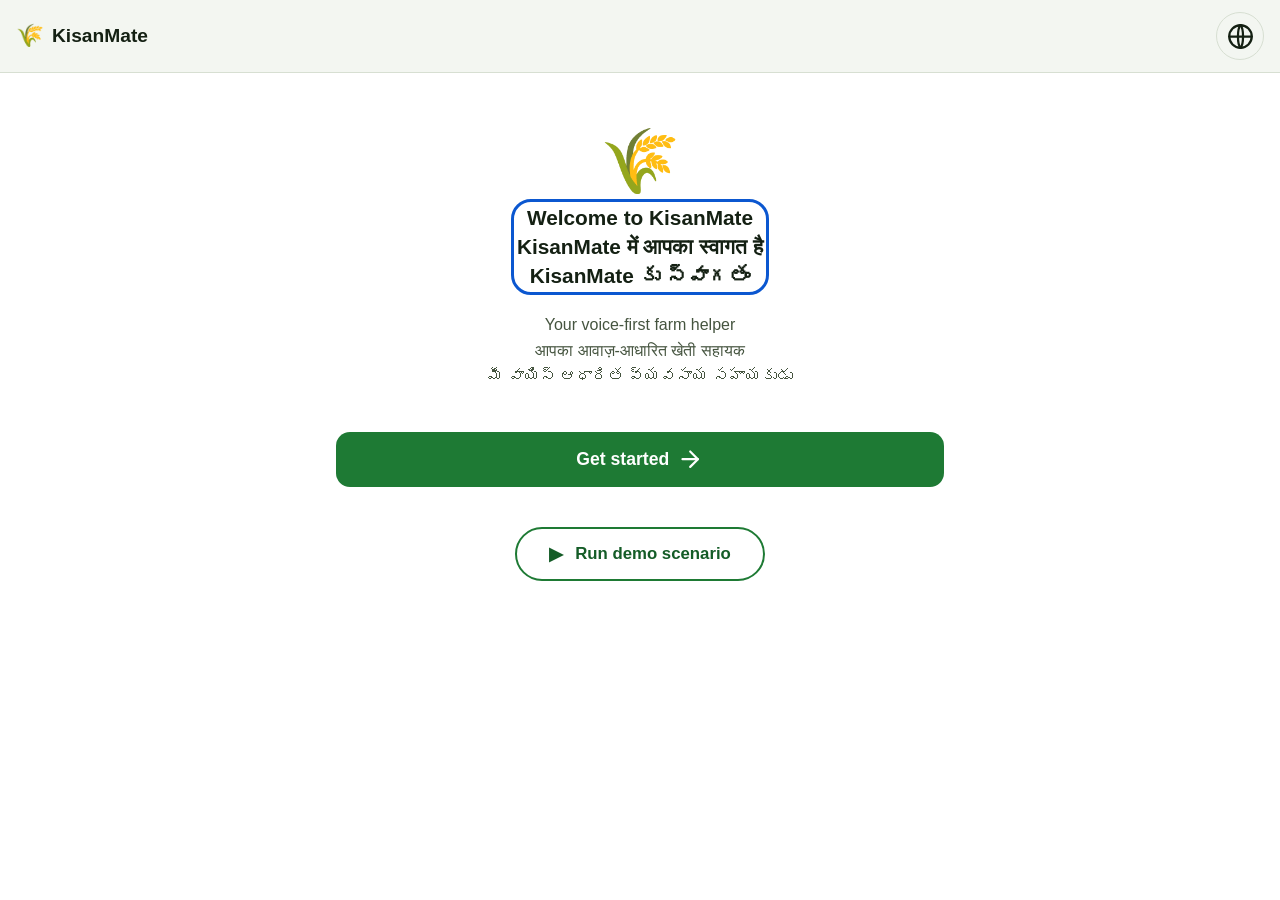
==== static/index.html @ 9bb1c0d3 "round 2 step D" ====
<!doctype html>
<html lang="en">
<head>
<meta charset="utf-8">
<meta name="viewport" content="width=device-width, initial-scale=1, viewport-fit=cover">
<meta name="theme-color" content="#1E7A34">
<title>KisanMate</title>
<link rel="icon" href="data:image/svg+xml,%3Csvg xmlns='http://www.w3.org/2000/svg' viewBox='0 0 100 100'%3E%3Ctext y='.9em' font-size='90'%3E%F0%9F%8C%BE%3C/text%3E%3C/svg%3E">
<link rel="stylesheet" href="/static/css/styles.css">
</head>
<body>
<a class="skip-link" href="#main-content" data-i18n="skipToContent">Skip to main content</a>

<svg xmlns="http://www.w3.org/2000/svg" class="icon-sprite" aria-hidden="true" focusable="false">
  <symbol id="icon-mic" viewBox="0 0 24 24" fill="none" stroke="currentColor" stroke-width="2" stroke-linecap="round" stroke-linejoin="round">
    <path d="M12 1a3 3 0 0 0-3 3v8a3 3 0 0 0 6 0V4a3 3 0 0 0-3-3z"/>
    <path d="M19 10v1a7 7 0 0 1-14 0v-1"/>
    <line x1="12" y1="18" x2="12" y2="22"/>
    <line x1="8" y1="22" x2="16" y2="22"/>
  </symbol>
  <symbol id="icon-camera" viewBox="0 0 24 24" fill="none" stroke="currentColor" stroke-width="2" stroke-linecap="round" stroke-linejoin="round">
    <path d="M23 19a2 2 0 0 1-2 2H3a2 2 0 0 1-2-2V8a2 2 0 0 1 2-2h4l2-3h6l2 3h4a2 2 0 0 1 2 2z"/>
    <circle cx="12" cy="13" r="4"/>
  </symbol>
  <symbol id="icon-sprout" viewBox="0 0 24 24" fill="none" stroke="currentColor" stroke-width="2" stroke-linecap="round" stroke-linejoin="round">
    <path d="M12 21c-4-1-7-4-7-9 0-4 3-8 7-10 4 2 7 6 7 10 0 5-3 8-7 9z"/>
    <line x1="12" y1="21" x2="12" y2="9"/>
  </symbol>
  <symbol id="icon-bell" viewBox="0 0 24 24" fill="none" stroke="currentColor" stroke-width="2" stroke-linecap="round" stroke-linejoin="round">
    <path d="M18 8a6 6 0 0 0-12 0c0 7-3 9-3 9h18s-3-2-3-9"/>
    <path d="M13.73 21a2 2 0 0 1-3.46 0"/>
  </symbol>
  <symbol id="icon-globe" viewBox="0 0 24 24" fill="none" stroke="currentColor" stroke-width="2" stroke-linecap="round" stroke-linejoin="round">
    <circle cx="12" cy="12" r="10"/>
    <line x1="2" y1="12" x2="22" y2="12"/>
    <path d="M12 2c3 3 3 17 0 20"/>
    <path d="M12 2c-3 3-3 17 0 20"/>
  </symbol>
  <symbol id="icon-speaker" viewBox="0 0 24 24" fill="none" stroke="currentColor" stroke-width="2" stroke-linecap="round" stroke-linejoin="round">
    <path d="M11 5 6 9H2v6h4l5 4z"/>
    <path d="M15.5 8.5a5 5 0 0 1 0 7"/>
    <path d="M18.5 5.5a9 9 0 0 1 0 13"/>
  </symbol>
  <symbol id="icon-refresh" viewBox="0 0 24 24" fill="none" stroke="currentColor" stroke-width="2" stroke-linecap="round" stroke-linejoin="round">
    <path d="M21 12a9 9 0 1 1-3-6.7"/>
    <polyline points="21 3 21 9 15 9"/>
  </symbol>
  <symbol id="icon-flag" viewBox="0 0 24 24" fill="none" stroke="currentColor" stroke-width="2" stroke-linecap="round" stroke-linejoin="round">
    <path d="M4 3v18"/>
    <path d="M4 4h15l-3 5 3 5H4"/>
  </symbol>
  <symbol id="icon-check-circle" viewBox="0 0 24 24" fill="none" stroke="currentColor" stroke-width="2" stroke-linecap="round" stroke-linejoin="round">
    <circle cx="12" cy="12" r="10"/>
    <polyline points="8 12 11 15 16 9"/>
  </symbol>
  <symbol id="icon-alert-triangle" viewBox="0 0 24 24" fill="none" stroke="currentColor" stroke-width="2" stroke-linecap="round" stroke-linejoin="round">
    <path d="M12 2 1 21h22z"/>
    <line x1="12" y1="9" x2="12" y2="13"/>
    <line x1="12" y1="17" x2="12.01" y2="17"/>
  </symbol>
  <symbol id="icon-alert-octagon" viewBox="0 0 24 24" fill="none" stroke="currentColor" stroke-width="2" stroke-linecap="round" stroke-linejoin="round">
    <polygon points="7.86 2 16.14 2 22 7.86 22 16.14 16.14 22 7.86 22 2 16.14 2 7.86"/>
    <line x1="12" y1="8" x2="12" y2="12"/>
    <line x1="12" y1="16" x2="12.01" y2="16"/>
  </symbol>
  <symbol id="icon-info-circle" viewBox="0 0 24 24" fill="none" stroke="currentColor" stroke-width="2" stroke-linecap="round" stroke-linejoin="round">
    <circle cx="12" cy="12" r="10"/>
    <line x1="12" y1="16" x2="12" y2="12"/>
    <line x1="12" y1="8" x2="12.01" y2="8"/>
  </symbol>
  <symbol id="icon-spinner" viewBox="0 0 24 24" fill="none" stroke="currentColor" stroke-width="2" stroke-linecap="round">
    <circle cx="12" cy="12" r="10" opacity="0.25"/>
    <path d="M12 2a10 10 0 0 1 10 10"/>
  </symbol>
  <symbol id="icon-home" viewBox="0 0 24 24" fill="none" stroke="currentColor" stroke-width="2" stroke-linecap="round" stroke-linejoin="round">
    <path d="M3 11l9-8 9 8"/>
    <path d="M5 10v10h14V10"/>
  </symbol>
  <symbol id="icon-arrow-right" viewBox="0 0 24 24" fill="none" stroke="currentColor" stroke-width="2" stroke-linecap="round" stroke-linejoin="round">
    <line x1="5" y1="12" x2="19" y2="12"/>
    <polyline points="12 5 19 12 12 19"/>
  </symbol>
  <symbol id="icon-phone" viewBox="0 0 24 24" fill="none" stroke="currentColor" stroke-width="2" stroke-linecap="round" stroke-linejoin="round">
    <path d="M22 16.9v3a2 2 0 0 1-2.2 2 19.8 19.8 0 0 1-8.6-3.1 19.5 19.5 0 0 1-6-6A19.8 19.8 0 0 1 2.1 4.2 2 2 0 0 1 4.1 2h3a2 2 0 0 1 2 1.7c.1.9.3 1.8.6 2.6a2 2 0 0 1-.5 2.1L8.1 9.6a16 16 0 0 0 6 6l1.2-1.2a2 2 0 0 1 2.1-.5c.8.3 1.7.5 2.6.6a2 2 0 0 1 1.7 2z"/>
  </symbol>
  <symbol id="icon-logout" viewBox="0 0 24 24" fill="none" stroke="currentColor" stroke-width="2" stroke-linecap="round" stroke-linejoin="round">
    <path d="M9 21H5a2 2 0 0 1-2-2V5a2 2 0 0 1 2-2h4"/>
    <polyline points="16 17 21 12 16 7"/>
    <line x1="21" y1="12" x2="9" y2="12"/>
  </symbol>
  <symbol id="icon-user" viewBox="0 0 24 24" fill="none" stroke="currentColor" stroke-width="2" stroke-linecap="round" stroke-linejoin="round">
    <path d="M20 21v-2a4 4 0 0 0-4-4H8a4 4 0 0 0-4 4v2"/>
    <circle cx="12" cy="7" r="4"/>
  </symbol>
  <symbol id="icon-pin" viewBox="0 0 24 24" fill="none" stroke="currentColor" stroke-width="2" stroke-linecap="round" stroke-linejoin="round">
    <path d="M21 10c0 7-9 13-9 13s-9-6-9-13a9 9 0 0 1 18 0z"/>
    <circle cx="12" cy="10" r="3"/>
  </symbol>
  <symbol id="icon-plus" viewBox="0 0 24 24" fill="none" stroke="currentColor" stroke-width="2" stroke-linecap="round" stroke-linejoin="round">
    <line x1="12" y1="5" x2="12" y2="19"/>
    <line x1="5" y1="12" x2="19" y2="12"/>
  </symbol>
  <symbol id="icon-x" viewBox="0 0 24 24" fill="none" stroke="currentColor" stroke-width="2" stroke-linecap="round" stroke-linejoin="round">
    <line x1="18" y1="6" x2="6" y2="18"/>
    <line x1="6" y1="6" x2="18" y2="18"/>
  </symbol>
</svg>

<header class="app-header">
  <div class="app-header-brand">
    <span class="app-header-emoji" aria-hidden="true">🌾</span>
    <span class="app-header-title" data-i18n="appName">KisanMate</span>
  </div>
  <div class="app-header-actions">
    <button type="button" id="change-language-btn" class="icon-btn" data-i18n-aria="changeLanguage" aria-label="Change language">
      <svg class="icon" aria-hidden="true"><use href="#icon-globe"></use></svg>
    </button>
    <button type="button" id="open-profile-btn" class="icon-btn" data-i18n-aria="profileTitle" aria-label="Your profile" hidden>
      <svg class="icon" aria-hidden="true"><use href="#icon-user"></use></svg>
    </button>
  </div>
</header>

<main id="main-content">
  <!-- Screen 0: welcome / landing -->
  <section id="screen-welcome" aria-labelledby="welcome-heading">
    <div class="welcome-hero">
      <span class="welcome-emoji" aria-hidden="true">🌾</span>
      <h1 id="welcome-heading" class="multi-script-heading">
        <span lang="en">Welcome to KisanMate</span>
        <span lang="hi">KisanMate में आपका स्वागत है</span>
        <span lang="te">KisanMate కు స్వాగతం</span>
      </h1>
      <p class="welcome-sub multi-script-sub">
        <span lang="en">Your voice-first farm helper</span>
        <span lang="hi">आपका आवाज़-आधारित खेती सहायक</span>
        <span lang="te">మీ వాయిస్ ఆధారిత వ్యవసాయ సహాయకుడు</span>
      </p>
    </div>
    <button type="button" id="welcome-start-btn" class="btn btn-primary btn-block">
      <span data-i18n="getStarted">Get started</span>
      <svg class="icon" aria-hidden="true"><use href="#icon-arrow-right"></use></svg>
    </button>
    <button type="button" id="run-demo-btn-welcome" class="demo-launch demo-launch-secondary">
      <span class="demo-launch-icon" aria-hidden="true">▶</span>
      <span data-i18n="runDemo">Run demo scenario</span>
    </button>
  </section>

  <!-- Screen 1: language picker -->
  <section id="screen-language" hidden aria-labelledby="language-heading">
    <h1 id="language-heading" class="multi-script-heading">
      <span lang="en">Choose your language</span>
      <span lang="hi">अपनी भाषा चुनें</span>
      <span lang="te">మీ భాషను ఎంచుకోండి</span>
    </h1>
    <div class="lang-grid">
      <button type="button" class="lang-card" data-lang="en" lang="en">
        <span class="lang-card-emoji" aria-hidden="true">🌐</span>
        <span class="lang-card-name">English</span>
      </button>
      <button type="button" class="lang-card" data-lang="hi" lang="hi">
        <span class="lang-card-emoji" aria-hidden="true">🌐</span>
        <span class="lang-card-name">हिंदी</span>
      </button>
      <button type="button" class="lang-card" data-lang="te" lang="te">
        <span class="lang-card-emoji" aria-hidden="true">🌐</span>
        <span class="lang-card-name">తెలుగు</span>
      </button>
    </div>
    <button type="button" id="language-next-btn" class="btn btn-primary btn-block" data-i18n-aria="continueLabel" disabled>
      <span data-i18n="continueLabel">Continue</span>
      <svg class="icon" aria-hidden="true"><use href="#icon-arrow-right"></use></svg>
    </button>
  </section>

  <!-- Screen 1b: phone entry -->
  <section id="screen-phone" hidden aria-labelledby="phone-heading">
    <h1 id="phone-heading" data-i18n="phoneTitle">Sign in with your phone</h1>
    <p data-i18n="phoneInstruction">Enter your phone number and we'll send you a code.</p>
    <form id="phone-form" novalidate>
      <label class="field-label" for="phone-input" data-i18n="phoneLabel">Phone number</label>
      <div class="phone-input-wrap">
        <span class="phone-prefix" aria-hidden="true">+91</span>
        <input type="tel" id="phone-input" class="text-input" inputmode="numeric"
               autocomplete="tel" maxlength="10" placeholder="10-digit mobile number"
               data-i18n-placeholder="phonePlaceholder">
      </div>
      <p id="phone-hint" class="hint-text" aria-live="polite"></p>
      <button type="submit" id="send-otp-btn" class="btn btn-primary btn-block" data-i18n="sendCode">Send code</button>
    </form>
    <button type="button" id="phone-back-btn" class="btn btn-secondary btn-block" data-i18n="back">Back</button>
  </section>

  <!-- Screen 1c: OTP entry -->
  <section id="screen-otp" hidden aria-labelledby="otp-heading">
    <h1 id="otp-heading" data-i18n="otpTitle">Enter the code</h1>
    <p id="otp-sent-to" class="text-muted"></p>
    <div id="demo-otp-banner" class="demo-otp-banner" aria-live="polite">
      <span data-i18n="demoOtpLabel">Demo OTP</span>: <span id="demo-otp-code" class="demo-otp-code"></span>
    </div>
    <form id="otp-form" novalidate>
      <label class="field-label" for="otp-input" data-i18n="otpLabel">4-digit code</label>
      <input type="text" id="otp-input" class="text-input otp-input" inputmode="numeric"
             autocomplete="one-time-code" maxlength="4" placeholder="––––">
      <p id="otp-hint" class="hint-text" aria-live="polite"></p>
      <button type="submit" id="verify-otp-btn" class="btn btn-primary btn-block" data-i18n="verifyCode">Verify &amp; continue</button>
    </form>
    <button type="button" id="otp-back-btn" class="btn btn-secondary btn-block" data-i18n="changeNumber">Change number</button>
  </section>

  <!-- Screen 1d: profile setup wizard (new farmers) -->
  <section id="screen-profile-setup" hidden aria-labelledby="setup-heading">
    <h1 id="setup-heading" data-i18n="setupTitle">Let's set up your farm</h1>
    <div class="setup-progress" aria-hidden="true"><span id="setup-progress-fill"></span></div>
    <p id="setup-step-label" class="text-muted" aria-live="polite"></p>

    <!-- Step 1: location -->
    <div id="setup-step-location" class="setup-step">
      <h2 data-i18n="locationQuestion">Where is your farm?</h2>
      <p class="text-muted" data-i18n="locationHelp">We use this to warn you about risks near you.</p>
      <button type="button" id="setup-use-location-btn" class="btn btn-primary btn-block">
        <svg class="icon" aria-hidden="true"><use href="#icon-pin"></use></svg>
        <span data-i18n="useMyLocation">Use my location</span>
      </button>
      <p id="setup-location-status" class="location-status" aria-live="polite"></p>
      <label class="field-label" for="setup-district-select" data-i18n="districtLabel">Or choose your district</label>
      <select id="setup-district-select" class="text-input"></select>
      <button type="button" id="setup-location-next" class="btn btn-secondary btn-block setup-next" data-i18n="next">Next</button>
    </div>

    <!-- Step 2: soil -->
    <div id="setup-step-soil" class="setup-step" hidden>
      <h2 data-i18n="soilQuestion">What is your soil like?</h2>
      <div id="setup-soil-options" class="chip-group chip-group-lg"></div>
      <p id="setup-soil-hint" class="hint-text" aria-live="polite"></p>
      <div class="setup-nav">
        <button type="button" id="setup-soil-back" class="btn btn-secondary" data-i18n="back">Back</button>
        <button type="button" id="setup-soil-next" class="btn btn-primary" data-i18n="next">Next</button>
      </div>
    </div>

    <!-- Step 3: crops -->
    <div id="setup-step-crops" class="setup-step" hidden>
      <h2 data-i18n="cropsQuestion">What are you growing now?</h2>
      <p class="text-muted" data-i18n="currentCropsHelp">Add each crop and the date you planted it.</p>
      <div id="setup-crops-list" class="crops-editor"></div>
      <button type="button" id="setup-add-crop" class="btn btn-secondary btn-block">
        <svg class="icon" aria-hidden="true"><use href="#icon-plus"></use></svg>
        <span data-i18n="addCrop">Add a crop</span>
      </button>
      <p id="setup-crops-hint" class="hint-text" aria-live="polite"></p>
      <div class="setup-nav">
        <button type="button" id="setup-crops-back" class="btn btn-secondary" data-i18n="back">Back</button>
        <button type="button" id="setup-finish-btn" class="btn btn-primary" data-i18n="finishSetup">Finish</button>
      </div>
    </div>
  </section>

  <!-- Screen 1e: profile page (editable, reachable any time) -->
  <section id="screen-profile" hidden aria-labelledby="profile-heading">
    <h1 id="profile-heading" data-i18n="profileTitle">Your profile</h1>

    <form id="profile-form" novalidate>
      <fieldset class="option-fieldset">
        <legend data-i18n="languageLabel">Language</legend>
        <div id="profile-lang-options" class="chip-group"></div>
      </fieldset>

      <fieldset class="option-fieldset">
        <legend data-i18n="locationLabel">Location</legend>
        <button type="button" id="profile-use-location-btn" class="btn btn-secondary btn-block">
          <svg class="icon" aria-hidden="true"><use href="#icon-pin"></use></svg>
          <span data-i18n="useMyLocation">Use my location</span>
        </button>
        <p id="profile-location-status" class="location-status" aria-live="polite"></p>
        <label class="field-label" for="profile-district-select" data-i18n="districtLabel">District</label>
        <select id="profile-district-select" class="text-input"></select>
      </fieldset>

      <fieldset class="option-fieldset">
        <legend data-i18n="soilLabel">Soil type</legend>
        <div id="profile-soil-options" class="chip-group chip-group-lg"></div>
      </fieldset>

      <fieldset class="option-fieldset">
        <legend data-i18n="currentCropsLabel">Your crops</legend>
        <div id="profile-crops-list" class="crops-editor"></div>
        <button type="button" id="profile-add-crop" class="btn btn-secondary btn-block">
          <svg class="icon" aria-hidden="true"><use href="#icon-plus"></use></svg>
          <span data-i18n="addCrop">Add a crop</span>
        </button>
      </fieldset>

      <p id="profile-hint" class="hint-text" aria-live="polite"></p>
      <button type="submit" id="profile-save-btn" class="btn btn-primary btn-block" data-i18n="saveProfile">Save changes</button>
    </form>

    <button type="button" id="sign-out-btn" class="btn btn-outline btn-block">
      <svg class="icon" aria-hidden="true"><use href="#icon-logout"></use></svg>
      <span data-i18n="signOut">Sign out</span>
    </button>
  </section>

  <!-- Screen 2: home -->
  <section id="screen-home" hidden aria-labelledby="home-heading">
    <h1 id="home-heading" data-i18n="homeGreeting">Welcome</h1>
    <p class="tagline" data-i18n="tagline">Your farm helper</p>

    <div class="demo-launch-group">
      <button type="button" id="run-demo-btn" class="demo-launch">
        <span class="demo-launch-icon" aria-hidden="true">▶</span>
        <span data-i18n="runDemo">Run demo scenario</span>
      </button>
      <button type="button" id="reset-demo-btn" class="demo-reset" data-i18n="resetDemo">Reset demo data</button>
    </div>

    <div class="mic-wrap">
      <button type="button" id="mic-btn" class="mic-btn" aria-pressed="false" aria-labelledby="mic-status-text">
        <svg class="icon icon-lg" aria-hidden="true"><use href="#icon-mic"></use></svg>
      </button>
      <p id="mic-status-text" class="mic-status-text" data-i18n="tapAndSpeak">Tap and speak</p>
      <p id="mic-hint" class="mic-hint" aria-live="polite"></p>
    </div>

    <div class="home-actions">
      <button type="button" id="go-diagnose-btn" class="action-card">
        <svg class="icon icon-md" aria-hidden="true"><use href="#icon-camera"></use></svg>
        <span class="action-card-title" data-i18n="diagnoseCardTitle">Diagnose my crop</span>
        <span class="action-card-sub" data-i18n="diagnoseCardSub">Take a photo of your plant</span>
      </button>
      <button type="button" id="go-recommend-btn" class="action-card">
        <svg class="icon icon-md" aria-hidden="true"><use href="#icon-sprout"></use></svg>
        <span class="action-card-title" data-i18n="recommendCardTitle">What should I grow?</span>
        <span class="action-card-sub" data-i18n="recommendCardSub">Get crop suggestions</span>
      </button>
    </div>
  </section>

  <!-- Screen 3: diagnose -->
  <section id="screen-diagnose" hidden aria-labelledby="diagnose-heading">
    <h1 id="diagnose-heading" data-i18n="diagnoseCardTitle">Diagnose my crop</h1>

    <div id="diagnose-body" aria-live="polite">
      <div id="diagnose-capture">
        <p data-i18n="diagnoseInstruction">Take or choose a clear photo of the leaf</p>

        <div class="file-btn-wrap">
          <input type="file" id="photo-input" accept="image/*" class="visually-hidden-input">
          <label for="photo-input" class="file-btn">
            <svg class="icon" aria-hidden="true"><use href="#icon-camera"></use></svg>
            <span data-i18n="addPhoto">Add Photo</span>
          </label>
        </div>

        <div id="photo-preview-wrap" hidden>
          <img id="photo-preview" alt="" data-i18n-alt="photoPreviewAlt" class="photo-preview">
          <button type="button" id="change-photo-btn" class="btn btn-secondary" data-i18n="changePhoto">Choose a different photo</button>
        </div>

        <button type="button" id="submit-diagnose-btn" class="btn btn-primary btn-block" disabled data-i18n="submitDiagnose">Check my crop</button>
      </div>

      <div id="diagnose-thinking" hidden class="thinking-state">
        <svg class="icon icon-lg spinner-icon" aria-hidden="true"><use href="#icon-spinner"></use></svg>
        <p data-i18n="thinking">Thinking...</p>
        <p class="text-muted" data-i18n="thinkingSub">This can take a few seconds</p>
      </div>

      <div id="diagnose-result" hidden class="result-card">
        <div id="result-status-pill" class="status-pill">
          <svg class="icon" aria-hidden="true"><use id="result-status-icon" href="#icon-check-circle"></use></svg>
          <span id="result-status-text"></span>
        </div>
        <h2 id="result-condition" class="result-condition"></h2>

        <div id="confidence-block" class="confidence-block">
          <span class="confidence-label" data-i18n="confidenceLabel">How sure we are</span>
          <div id="confidence-segments" class="segment-row" role="img"></div>
          <span id="confidence-word" class="confidence-word"></span>
        </div>

        <div class="advice-block">
          <span class="advice-label" data-i18n="adviceLabel">What to do</span>
          <p id="result-message"></p>
        </div>

        <div class="result-actions">
          <button type="button" id="play-audio-btn" class="btn btn-secondary">
            <svg class="icon" aria-hidden="true"><use href="#icon-speaker"></use></svg>
            <span data-i18n="playAudio">Play</span>
          </button>
          <button type="button" id="new-photo-btn" class="btn btn-secondary">
            <svg class="icon" aria-hidden="true"><use href="#icon-camera"></use></svg>
            <span data-i18n="newPhoto">New Photo</span>
          </button>
        </div>
        <button type="button" id="not-right-btn" class="btn btn-outline btn-block">
          <svg class="icon" aria-hidden="true"><use href="#icon-flag"></use></svg>
          <span data-i18n="notRight">This isn't right</span>
        </button>
        <p id="dispute-thanks" class="dispute-thanks" hidden></p>
      </div>

      <div id="diagnose-error" hidden class="error-state">
        <svg class="icon icon-lg" aria-hidden="true"><use href="#icon-alert-triangle"></use></svg>
        <p id="diagnose-error-msg"></p>
        <button type="button" id="diagnose-retry-btn" class="btn btn-primary">
          <svg class="icon" aria-hidden="true"><use href="#icon-refresh"></use></svg>
          <span data-i18n="retry">Try again</span>
        </button>
      </div>
    </div>
  </section>

  <!-- Screen 4: recommend -->
  <section id="screen-recommend" hidden aria-labelledby="recommend-heading">
    <h1 id="recommend-heading" data-i18n="recommendCardTitle">What should I grow?</h1>

    <div id="recommend-body" aria-live="polite">
      <form id="recommend-form" novalidate>
        <p data-i18n="recommendInstruction">Tell us about your field</p>

        <fieldset class="option-fieldset">
          <legend data-i18n="soilLabel">Soil type</legend>
          <div id="soil-options" class="chip-group"></div>
        </fieldset>

        <fieldset class="option-fieldset">
          <legend data-i18n="zoneLabel">Your area</legend>
          <div id="zone-options" class="chip-group"></div>
        </fieldset>

        <fieldset class="option-fieldset">
          <legend data-i18n="rainfallLabel">Rainfall</legend>
          <div id="rainfall-options" class="chip-group"></div>
        </fieldset>

        <fieldset class="option-fieldset">
          <legend data-i18n="groundwaterLabel">Water depth</legend>
          <div id="groundwater-options" class="chip-group"></div>
        </fieldset>

        <p id="recommend-hint" class="hint-text"></p>
        <button type="submit" id="show-recommend-btn" class="btn btn-primary btn-block" data-i18n="showRecommendations">Show suggestions</button>
      </form>

      <div id="recommend-thinking" hidden class="thinking-state">
        <svg class="icon icon-lg spinner-icon" aria-hidden="true"><use href="#icon-spinner"></use></svg>
        <p data-i18n="thinking">Thinking...</p>
        <p class="text-muted" data-i18n="thinkingSub">This can take a few seconds</p>
      </div>

      <div id="recommend-result" hidden>
        <p data-i18n="recommendResultIntro">Here are good crops for your field</p>
        <ol id="recommend-list" class="crop-list"></ol>
        <button type="button" id="recommend-start-over-btn" class="btn btn-secondary btn-block">
          <svg class="icon" aria-hidden="true"><use href="#icon-refresh"></use></svg>
          <span data-i18n="startOver">Start over</span>
        </button>
      </div>

      <div id="recommend-error" hidden class="error-state">
        <svg class="icon icon-lg" aria-hidden="true"><use href="#icon-alert-triangle"></use></svg>
        <p id="recommend-error-msg"></p>
        <button type="button" id="recommend-retry-btn" class="btn btn-primary">
          <svg class="icon" aria-hidden="true"><use href="#icon-refresh"></use></svg>
          <span data-i18n="retry">Try again</span>
        </button>
      </div>
    </div>
  </section>

  <!-- Screen 5: alerts -->
  <section id="screen-alerts" hidden aria-labelledby="alerts-heading">
    <h1 id="alerts-heading" data-i18n="alertsTitle">Your Alerts</h1>

    <div id="alerts-body" aria-live="polite">
      <div id="alerts-loading" class="thinking-state">
        <svg class="icon icon-lg spinner-icon" aria-hidden="true"><use href="#icon-spinner"></use></svg>
        <p data-i18n="loading">Loading...</p>
      </div>

      <ul id="alerts-list" class="alerts-list" hidden></ul>

      <div id="alerts-empty" hidden class="empty-state">
        <svg class="icon icon-lg" aria-hidden="true"><use href="#icon-check-circle"></use></svg>
        <p data-i18n="alertsEmpty">No alerts right now. We'll let you know if there's a risk near your farm.</p>
      </div>

      <div id="alerts-error" hidden class="error-state">
        <svg class="icon icon-lg" aria-hidden="true"><use href="#icon-alert-triangle"></use></svg>
        <p id="alerts-error-msg"></p>
        <button type="button" id="alerts-retry-btn" class="btn btn-primary">
          <svg class="icon" aria-hidden="true"><use href="#icon-refresh"></use></svg>
          <span data-i18n="retry">Try again</span>
        </button>
      </div>
    </div>
  </section>
</main>

<nav class="bottom-nav" id="bottom-nav" aria-label="Main" hidden>
  <button type="button" class="nav-btn" data-target="home">
    <svg class="icon" aria-hidden="true"><use href="#icon-home"></use></svg>
    <span data-i18n="navHome">Home</span>
  </button>
  <button type="button" class="nav-btn" data-target="diagnose">
    <svg class="icon" aria-hidden="true"><use href="#icon-camera"></use></svg>
    <span data-i18n="navDiagnose">Diagnose</span>
  </button>
  <button type="button" class="nav-btn" data-target="recommend">
    <svg class="icon" aria-hidden="true"><use href="#icon-sprout"></use></svg>
    <span data-i18n="navGrow">Grow</span>
  </button>
  <button type="button" class="nav-btn" data-target="alerts">
    <svg class="icon" aria-hidden="true"><use href="#icon-bell"></use></svg>
    <span data-i18n="navAlerts">Alerts</span>
  </button>
</nav>

<div id="demo-overlay" class="demo-overlay" hidden role="region" aria-label="Guided demo">
  <div class="demo-bar">
    <div class="demo-progress" aria-hidden="true"><span id="demo-progress-fill" class="demo-progress-fill"></span></div>
    <p id="demo-step" class="demo-step"></p>
    <p id="demo-caption" class="demo-caption" tabindex="-1" aria-live="polite"></p>
    <div class="demo-controls">
      <button type="button" id="demo-replay-btn" class="btn btn-secondary" hidden>
        <svg class="icon" aria-hidden="true"><use href="#icon-refresh"></use></svg>
        <span data-i18n="demoReplay">Replay</span>
      </button>
      <button type="button" id="demo-next-btn" class="btn btn-secondary" data-i18n="demoNext">Next</button>
      <button type="button" id="demo-exit-btn" class="btn btn-primary" data-i18n="demoExit">Exit demo</button>
    </div>
  </div>
</div>

<div id="toast" role="status" aria-live="polite" class="toast"></div>

<script src="/static/js/strings.js"></script>
<script src="/static/js/speech.js"></script>
<script src="/static/js/api.js"></script>
<script src="/static/js/app.js"></script>
</body>
</html>
---- static/css/styles.css ----
/* KisanMate — mobile-first, plain CSS, no build step.
   Design goals: works on a low-end Android phone, minimum 48px touch
   targets, >=18px body text, high contrast in light AND dark, respects
   prefers-reduced-motion, color is never the only signal. */

/* ---------- design tokens ---------------------------------------------- */

:root {
  color-scheme: light dark;

  --bg: #ffffff;
  --surface: #f3f6f1;
  --surface-alt: #eaf0e6;
  --text: #142013;
  --text-muted: #45543f;
  --border: #d7dfd2;

  --primary: #1e7a34;
  --primary-strong: #145c27;
  --on-primary: #ffffff;

  --focus-ring: #0b57d0;

  --danger: #b3261e;
  --danger-bg: #fcecea;

  --watch: #0b5fa5;
  --watch-bg: #e6f1fb;
  --warning: #8a5a00;
  --warning-bg: #fff3d6;
  --alert: #b3261e;
  --alert-bg: #fceaea;

  --radius-md: 14px;
  --radius-lg: 20px;
  --space-1: 0.5rem;
  --space-2: 0.75rem;
  --space-3: 1rem;
  --space-4: 1.5rem;
  --space-5: 2rem;
}

@media (prefers-color-scheme: dark) {
  :root {
    --bg: #10140f;
    --surface: #1b221a;
    --surface-alt: #232b21;
    --text: #f1f5ee;
    --text-muted: #c3cdbe;
    --border: #34402f;

    --primary: #6fcf87;
    --primary-strong: #8edda0;
    --on-primary: #0a2010;

    --focus-ring: #8ab4f8;

    --danger: #f2938c;
    --danger-bg: #3a1613;

    --watch: #8ec1f2;
    --watch-bg: #10233a;
    --warning: #ffc46b;
    --warning-bg: #3a2c0c;
    --alert: #f2938c;
    --alert-bg: #3a1613;
  }
}

/* ---------- reset & base ------------------------------------------------ */

*, *::before, *::after { box-sizing: border-box; }

html { font-size: 100%; -webkit-text-size-adjust: 100%; }

body {
  margin: 0;
  padding-bottom: calc(72px + env(safe-area-inset-bottom));
  background: var(--bg);
  color: var(--text);
  font-size: 1.125rem; /* 18px minimum body text */
  line-height: 1.5;
  font-family: -apple-system, "Segoe UI", Roboto, "Noto Sans", "Noto Sans Devanagari",
    "Noto Sans Telugu", Arial, sans-serif;
}

h1, h2 { line-height: 1.25; margin: 0 0 var(--space-2); }
h1 { font-size: 1.6rem; }
h2 { font-size: 1.35rem; }
p { margin: 0 0 var(--space-2); }

button, input { font: inherit; color: inherit; }

[hidden] { display: none !important; }

.icon-sprite { display: none; }

.icon { width: 1.5em; height: 1.5em; flex-shrink: 0; }
.icon-md { width: 2.25rem; height: 2.25rem; }
.icon-lg { width: 3rem; height: 3rem; }

.text-muted { color: var(--text-muted); }

/* ---------- accessibility helpers --------------------------------------- */

.skip-link {
  position: absolute;
  left: -9999px;
  top: 0;
  z-index: 100;
  background: var(--primary);
  color: var(--on-primary);
  padding: var(--space-2) var(--space-3);
  border-radius: 0 0 var(--radius-md) 0;
  font-weight: 600;
}
.skip-link:focus {
  left: 0;
}

.visually-hidden-input {
  position: absolute;
  width: 1px;
  height: 1px;
  padding: 0;
  margin: -1px;
  overflow: hidden;
  clip: rect(0, 0, 0, 0);
  white-space: nowrap;
  border: 0;
}

button:focus-visible,
a:focus-visible,
input:focus-visible,
[tabindex]:focus-visible {
  outline: 3px solid var(--focus-ring);
  outline-offset: 3px;
  border-radius: var(--radius-md);
}

/* custom-styled controls built from a visually-hidden input + sibling label
   still need a visible focus ring on the *label* when the real input is
   keyboard-focused */
.visually-hidden-input:focus-visible + label {
  outline: 3px solid var(--focus-ring);
  outline-offset: 3px;
}

@media (prefers-reduced-motion: reduce) {
  *, *::before, *::after {
    animation-duration: 0.001ms !important;
    animation-iteration-count: 1 !important;
    transition-duration: 0.001ms !important;
    scroll-behavior: auto !important;
  }
}

/* ---------- layout shell ------------------------------------------------- */

.app-header {
  display: flex;
  align-items: center;
  justify-content: space-between;
  padding: var(--space-2) var(--space-3);
  padding-top: calc(var(--space-2) + env(safe-area-inset-top));
  background: var(--surface);
  border-bottom: 1px solid var(--border);
  position: sticky;
  top: 0;
  z-index: 10;
}
.app-header-brand {
  display: flex;
  align-items: center;
  gap: var(--space-1);
  font-weight: 700;
  font-size: 1.2rem;
}
.app-header-emoji { font-size: 1.4rem; }

.app-header-actions { display: flex; align-items: center; gap: var(--space-1); }

.icon-btn {
  min-width: 48px;
  min-height: 48px;
  display: inline-flex;
  align-items: center;
  justify-content: center;
  background: transparent;
  border: 1px solid var(--border);
  border-radius: 50%;
  cursor: pointer;
}
.icon-btn:hover { background: var(--surface-alt); }

main {
  display: block;
  max-width: 640px;
  margin: 0 auto;
  padding: var(--space-4) var(--space-3);
}

section[id^="screen-"] > h1 { outline: none; }

/* ---------- bottom nav ---------------------------------------------------- */

.bottom-nav {
  position: fixed;
  left: 0;
  right: 0;
  bottom: 0;
  display: flex;
  background: var(--surface);
  border-top: 1px solid var(--border);
  padding-bottom: env(safe-area-inset-bottom);
  z-index: 10;
}
.nav-btn {
  flex: 1;
  min-height: 60px;
  display: flex;
  flex-direction: column;
  align-items: center;
  justify-content: center;
  gap: 2px;
  background: transparent;
  border: none;
  cursor: pointer;
  font-size: 0.85rem;
  color: var(--text-muted);
}
.nav-btn[aria-current="page"] {
  color: var(--primary-strong);
  font-weight: 700;
}

/* ---------- buttons -------------------------------------------------------- */

.btn {
  display: inline-flex;
  align-items: center;
  justify-content: center;
  gap: var(--space-1);
  min-height: 48px;
  padding: var(--space-2) var(--space-4);
  border-radius: var(--radius-md);
  border: 2px solid transparent;
  font-size: 1.1rem;
  font-weight: 600;
  cursor: pointer;
}
.btn-block { display: flex; width: 100%; }
.btn-primary { background: var(--primary); color: var(--on-primary); }
.btn-primary:hover { background: var(--primary-strong); }
.btn-primary:disabled { opacity: 0.5; cursor: not-allowed; }
.btn-secondary { background: var(--surface-alt); color: var(--text); border-color: var(--border); }
.btn-outline { background: transparent; color: var(--danger); border-color: var(--danger); }

/* ---------- language picker ------------------------------------------------- */

#screen-language { text-align: center; }

.multi-script-heading {
  display: flex;
  flex-direction: column;
  gap: 0.15em;
  font-size: 1.3rem;
}

.lang-grid {
  display: grid;
  gap: var(--space-3);
  margin-top: var(--space-4);
}
.lang-card {
  display: flex;
  align-items: center;
  gap: var(--space-3);
  min-height: 72px;
  padding: var(--space-3) var(--space-4);
  background: var(--surface);
  border: 2px solid var(--border);
  border-radius: var(--radius-lg);
  font-size: 1.4rem;
  font-weight: 600;
  cursor: pointer;
  text-align: left;
}
.lang-card[aria-current="true"] {
  border-color: var(--primary);
  background: var(--surface-alt);
}
.lang-card-emoji { font-size: 1.6rem; }

#language-next-btn { margin-top: var(--space-4); }

/* ---------- welcome / onboarding -------------------------------------------- */

#screen-welcome { text-align: center; }

.welcome-hero {
  display: flex;
  flex-direction: column;
  align-items: center;
  gap: var(--space-2);
  margin: var(--space-5) 0;
}
.welcome-emoji { font-size: 4rem; line-height: 1; }
.welcome-sub { color: var(--text-muted); }
.multi-script-sub {
  display: flex;
  flex-direction: column;
  gap: 0.1em;
  font-size: 1rem;
}
#welcome-start-btn { margin-bottom: var(--space-3); }

/* ---------- phone + OTP sign-in --------------------------------------------- */

.field-label {
  display: block;
  font-weight: 600;
  margin: var(--space-3) 0 var(--space-1);
}

.text-input {
  width: 100%;
  min-height: 52px;
  padding: var(--space-2) var(--space-3);
  font-size: 1.2rem;
  background: var(--surface);
  color: var(--text);
  border: 2px solid var(--border);
  border-radius: var(--radius-md);
}
.text-input:focus-visible {
  outline: 3px solid var(--focus-ring);
  outline-offset: 2px;
  border-color: var(--focus-ring);
}

.phone-input-wrap {
  display: flex;
  align-items: stretch;
  gap: var(--space-1);
}
.phone-prefix {
  display: inline-flex;
  align-items: center;
  padding: 0 var(--space-3);
  font-size: 1.2rem;
  font-weight: 600;
  background: var(--surface-alt);
  border: 2px solid var(--border);
  border-radius: var(--radius-md);
}
.phone-input-wrap .text-input { flex: 1; }

.otp-input {
  text-align: center;
  letter-spacing: 0.6em;
  font-size: 2rem;
  font-weight: 700;
}

.demo-otp-banner {
  margin: var(--space-3) 0;
  padding: var(--space-2) var(--space-3);
  background: var(--watch-bg);
  color: var(--watch);
  border: 1px dashed var(--watch);
  border-radius: var(--radius-md);
  font-weight: 600;
  text-align: center;
}
.demo-otp-code {
  font-size: 1.4rem;
  font-weight: 800;
  letter-spacing: 0.2em;
}

#screen-phone .btn-block,
#screen-otp .btn-block,
#screen-profile .btn-block { margin-top: var(--space-3); }

/* ---------- home ------------------------------------------------------------- */

#screen-home { text-align: center; }

.tagline { color: var(--text-muted); margin-bottom: var(--space-4); }

.mic-wrap { margin-bottom: var(--space-5); }

.mic-btn {
  width: 128px;
  height: 128px;
  border-radius: 50%;
  background: var(--primary);
  color: var(--on-primary);
  border: none;
  display: inline-flex;
  align-items: center;
  justify-content: center;
  cursor: pointer;
  box-shadow: 0 4px 16px rgba(0, 0, 0, 0.15);
}
.mic-btn.mic-listening { background: var(--danger); }

@media (prefers-reduced-motion: no-preference) {
  .mic-btn.mic-listening {
    animation: mic-pulse 1.4s ease-in-out infinite;
  }
}
@keyframes mic-pulse {
  0%, 100% { box-shadow: 0 0 0 0 rgba(179, 38, 30, 0.35); }
  50% { box-shadow: 0 0 0 20px rgba(179, 38, 30, 0); }
}

.mic-status-text { margin-top: var(--space-2); font-weight: 600; font-size: 1.2rem; }
.mic-hint { color: var(--text-muted); min-height: 1.5em; }
.mic-hint:empty { display: none; }

.home-actions {
  display: grid;
  gap: var(--space-3);
}
.action-card {
  display: flex;
  flex-direction: column;
  align-items: center;
  gap: var(--space-1);
  min-height: 120px;
  padding: var(--space-4);
  background: var(--surface);
  border: 2px solid var(--border);
  border-radius: var(--radius-lg);
  cursor: pointer;
  text-align: center;
}
.action-card-title { font-size: 1.2rem; font-weight: 700; }
.action-card-sub { color: var(--text-muted); font-size: 1rem; }

/* ---------- shared: card sections, thinking, error, empty states ------------ */

.thinking-state, .error-state, .empty-state {
  display: flex;
  flex-direction: column;
  align-items: center;
  text-align: center;
  gap: var(--space-2);
  padding: var(--space-5) var(--space-3);
}
.spinner-icon { color: var(--primary); }
@media (prefers-reduced-motion: no-preference) {
  .spinner-icon { animation: spin 0.9s linear infinite; }
}
@keyframes spin { to { transform: rotate(360deg); } }

.error-state .icon { color: var(--danger); }
.empty-state .icon { color: var(--primary); }

/* ---------- diagnose: capture ------------------------------------------------ */

.file-btn-wrap { margin-bottom: var(--space-3); }
.file-btn {
  display: flex;
  align-items: center;
  justify-content: center;
  gap: var(--space-1);
  min-height: 56px;
  padding: var(--space-2) var(--space-4);
  background: var(--surface-alt);
  border: 2px dashed var(--primary);
  border-radius: var(--radius-md);
  font-weight: 600;
  cursor: pointer;
}

.photo-preview {
  display: block;
  width: 100%;
  max-height: 280px;
  object-fit: cover;
  border-radius: var(--radius-md);
  margin-bottom: var(--space-2);
  border: 1px solid var(--border);
}

#photo-preview-wrap { margin-bottom: var(--space-3); }
#photo-preview-wrap .btn { width: 100%; margin-top: var(--space-2); }

/* ---------- diagnose: result -------------------------------------------------- */

.result-card {
  background: var(--surface);
  border: 1px solid var(--border);
  border-radius: var(--radius-lg);
  padding: var(--space-4);
}

.status-pill {
  display: inline-flex;
  align-items: center;
  gap: var(--space-1);
  padding: 0.35em 0.9em;
  border-radius: 999px;
  font-weight: 700;
  margin-bottom: var(--space-2);
}
.status-pill.status-ok { background: var(--surface-alt); color: var(--primary-strong); }
.status-pill.status-attention { background: var(--warning-bg); color: var(--warning); }

.result-condition { margin-bottom: var(--space-3); }

.confidence-block {
  display: flex;
  flex-wrap: wrap;
  align-items: center;
  gap: var(--space-2);
  margin-bottom: var(--space-3);
}
.confidence-label { font-weight: 600; width: 100%; }
.confidence-word { font-weight: 700; color: var(--primary-strong); }

.segment-row { display: flex; gap: 4px; }
.segment {
  width: 28px;
  height: 14px;
  border-radius: 4px;
  background: var(--border);
}
.segment-filled { background: var(--primary); }

.advice-block {
  background: var(--surface-alt);
  border-radius: var(--radius-md);
  padding: var(--space-3);
  margin-bottom: var(--space-3);
}
.advice-label { display: block; font-weight: 700; margin-bottom: var(--space-1); }
.advice-block p { margin: 0; }

.result-actions {
  display: flex;
  gap: var(--space-2);
  margin-bottom: var(--space-2);
}
.result-actions .btn { flex: 1; }

.dispute-thanks {
  margin-top: var(--space-2);
  font-weight: 600;
  color: var(--primary-strong);
}

/* ---------- recommend: option chips ------------------------------------------- */

.option-fieldset {
  border: none;
  padding: 0;
  margin: 0 0 var(--space-4);
}
.option-fieldset legend {
  font-weight: 700;
  padding: 0 0 var(--space-2);
  font-size: 1.1rem;
}

.chip-group {
  display: flex;
  flex-wrap: wrap;
  gap: var(--space-2);
}
.chip { display: flex; }
.chip-label {
  display: flex;
  align-items: center;
  min-height: 48px;
  padding: var(--space-1) var(--space-3);
  border: 2px solid var(--border);
  border-radius: 999px;
  cursor: pointer;
  background: var(--surface);
}
.chip-input:checked + .chip-label {
  background: var(--primary);
  border-color: var(--primary);
  color: var(--on-primary);
  font-weight: 700;
}

.hint-text { color: var(--danger); min-height: 1.5em; font-weight: 600; }
.hint-text:empty { display: none; }

/* Larger, easier-to-tap chips for low-literacy setup (soil types). */
.chip-group-lg .chip-label {
  min-height: 56px;
  padding: var(--space-2) var(--space-4);
  font-size: 1.2rem;
}

/* ---------- profile setup wizard + profile page ----------------------------- */

.setup-progress {
  height: 8px;
  background: var(--surface-alt);
  border-radius: 999px;
  overflow: hidden;
  margin: var(--space-2) 0;
}
.setup-progress > span {
  display: block;
  height: 100%;
  width: 0;
  background: var(--primary);
  transition: width 0.3s ease;
}
@media (prefers-reduced-motion: reduce) {
  .setup-progress > span { transition: none; }
}

.setup-step h2 { margin-top: var(--space-3); }
.setup-step .setup-next { margin-top: var(--space-4); }

.setup-nav {
  display: flex;
  gap: var(--space-2);
  margin-top: var(--space-4);
}
.setup-nav .btn { flex: 1; }

.location-status { color: var(--text-muted); min-height: 1.5em; }
.location-status:empty { display: none; }

.crops-editor { display: flex; flex-direction: column; gap: var(--space-2); }
.crop-row {
  display: flex;
  gap: var(--space-2);
  align-items: center;
}
.crop-row-select { flex: 2; min-width: 0; }
.crop-row-date { flex: 1.4; min-width: 0; }
.crop-row-remove { flex: 0 0 auto; border-color: var(--danger); color: var(--danger); }

#sign-out-btn { margin-top: var(--space-4); }

/* ---------- recommend: results ------------------------------------------------ */

.crop-list {
  list-style: none;
  margin: 0 0 var(--space-3);
  padding: 0;
  display: flex;
  flex-direction: column;
  gap: var(--space-3);
}
.crop-card {
  position: relative;
  background: var(--surface);
  border: 1px solid var(--border);
  border-radius: var(--radius-lg);
  padding: var(--space-3);
}
.crop-card-best { border-color: var(--primary); border-width: 2px; }
.best-badge {
  position: absolute;
  top: -12px;
  right: var(--space-3);
  background: var(--primary);
  color: var(--on-primary);
  font-size: 0.85rem;
  font-weight: 700;
  padding: 0.2em 0.7em;
  border-radius: 999px;
}
.crop-card-head {
  display: flex;
  align-items: center;
  gap: var(--space-2);
  margin-bottom: var(--space-2);
}
.crop-emoji { font-size: 1.8rem; }
.crop-name { font-size: 1.25rem; font-weight: 700; }
.crop-reason { color: var(--text-muted); margin: var(--space-2) 0 0; }

/* ---------- alerts -------------------------------------------------------------- */

.alerts-list {
  list-style: none;
  margin: 0;
  padding: 0;
  display: flex;
  flex-direction: column;
  gap: var(--space-3);
}
.alert-card {
  display: flex;
  gap: var(--space-3);
  padding: var(--space-3);
  border-radius: var(--radius-lg);
  border: 1px solid var(--border);
  border-left-width: 6px;
  background: var(--surface);
}
.alert-card-icon { margin-top: 2px; }
.alert-card-title { font-weight: 700; margin: var(--space-1) 0 0.2em; }
.alert-card-meta { color: var(--text-muted); font-size: 1rem; margin: 0; }

.tier-badge {
  display: inline-block;
  font-size: 0.85rem;
  font-weight: 700;
  padding: 0.15em 0.7em;
  border-radius: 999px;
}

.alert-tier-watch { border-left-color: var(--watch); }
.alert-tier-watch .alert-card-icon { color: var(--watch); }
.tier-badge-watch { background: var(--watch-bg); color: var(--watch); }

.alert-tier-warning { border-left-color: var(--warning); }
.alert-tier-warning .alert-card-icon { color: var(--warning); }
.tier-badge-warning { background: var(--warning-bg); color: var(--warning); }

.alert-tier-alert { border-left-color: var(--alert); }
.alert-tier-alert .alert-card-icon { color: var(--alert); }
.tier-badge-alert { background: var(--alert-bg); color: var(--alert); }

/* ---------- toast ---------------------------------------------------------------- */

.toast {
  position: fixed;
  left: var(--space-3);
  right: var(--space-3);
  bottom: calc(72px + env(safe-area-inset-bottom) + var(--space-2));
  z-index: 20;
  text-align: center;
  pointer-events: none;
}
.toast:not(:empty) {
  background: var(--text);
  color: var(--bg);
  padding: var(--space-2) var(--space-3);
  border-radius: var(--radius-md);
  display: inline-block;
  max-width: 100%;
}

/* ---------- guided demo ----------------------------------------------------------- */

.demo-launch {
  display: inline-flex;
  align-items: center;
  gap: var(--space-2);
  min-height: 56px;
  margin: 0 auto var(--space-4);
  padding: var(--space-2) var(--space-5);
  background: var(--primary);
  color: var(--on-primary);
  border: none;
  border-radius: 999px;
  font-size: 1.2rem;
  font-weight: 700;
  cursor: pointer;
  box-shadow: 0 3px 12px rgba(0, 0, 0, 0.18);
}
.demo-launch:hover { background: var(--primary-strong); }
.demo-launch-icon { font-size: 1.1rem; }

.demo-launch-group {
  display: flex;
  flex-direction: column;
  align-items: center;
  gap: var(--space-1);
  margin-bottom: var(--space-4);
}
.demo-launch-group .demo-launch { margin-bottom: 0; }
.demo-reset {
  min-height: 48px;
  padding: var(--space-1) var(--space-3);
  background: transparent;
  color: var(--text-muted);
  border: 1px solid var(--border);
  border-radius: 999px;
  font-size: 1rem;
  cursor: pointer;
}
.demo-reset:hover { background: var(--surface-alt); color: var(--text); }
.demo-reset:disabled { opacity: 0.5; cursor: not-allowed; }

/* Secondary variant on the language picker: reachable on a truly fresh load,
   but visually subordinate to the language cards (the primary action there). */
.demo-launch-secondary {
  margin-top: var(--space-4);
  background: transparent;
  color: var(--primary-strong);
  border: 2px solid var(--primary);
  box-shadow: none;
  font-size: 1.05rem;
  min-height: 48px;
}
.demo-launch-secondary:hover { background: var(--surface-alt); }

/* While the demo runs, give content room to scroll clear of the bottom overlay. */
body.demo-running { padding-bottom: 300px; }

.demo-overlay {
  position: fixed;
  left: 0;
  right: 0;
  bottom: 0;
  z-index: 40;
  padding: env(safe-area-inset-top) 0 env(safe-area-inset-bottom);
}
.demo-bar {
  max-width: 640px;
  margin: 0 auto;
  background: var(--text);
  color: var(--bg);
  border-radius: var(--radius-lg) var(--radius-lg) 0 0;
  padding: var(--space-3) var(--space-3) var(--space-4);
  box-shadow: 0 -6px 24px rgba(0, 0, 0, 0.28);
}
.demo-progress {
  height: 6px;
  border-radius: 999px;
  background: rgba(127, 127, 127, 0.4);
  overflow: hidden;
  margin-bottom: var(--space-2);
}
.demo-progress-fill {
  display: block;
  height: 100%;
  width: 0;
  background: var(--primary);
  border-radius: 999px;
}
@media (prefers-reduced-motion: no-preference) {
  .demo-progress-fill { transition: width 0.4s ease; }
}
.demo-step {
  margin: 0 0 var(--space-1);
  font-size: 0.95rem;
  font-weight: 700;
  opacity: 0.85;
}
.demo-caption {
  margin: 0 0 var(--space-3);
  font-size: 1.15rem;
  line-height: 1.45;
}
.demo-caption:focus-visible { outline: 3px solid var(--focus-ring); outline-offset: 3px; }
.demo-controls {
  display: flex;
  gap: var(--space-2);
  justify-content: flex-end;
  flex-wrap: wrap;
}

/* ---------- small tablet+ progressive enhancement --------------------------------- */

@media (min-width: 600px) {
  .home-actions { grid-template-columns: 1fr 1fr; }
  .lang-grid { grid-template-columns: 1fr; max-width: 420px; margin-left: auto; margin-right: auto; }
  .result-actions { justify-content: center; }
  .result-actions .btn { flex: none; min-width: 160px; }
}
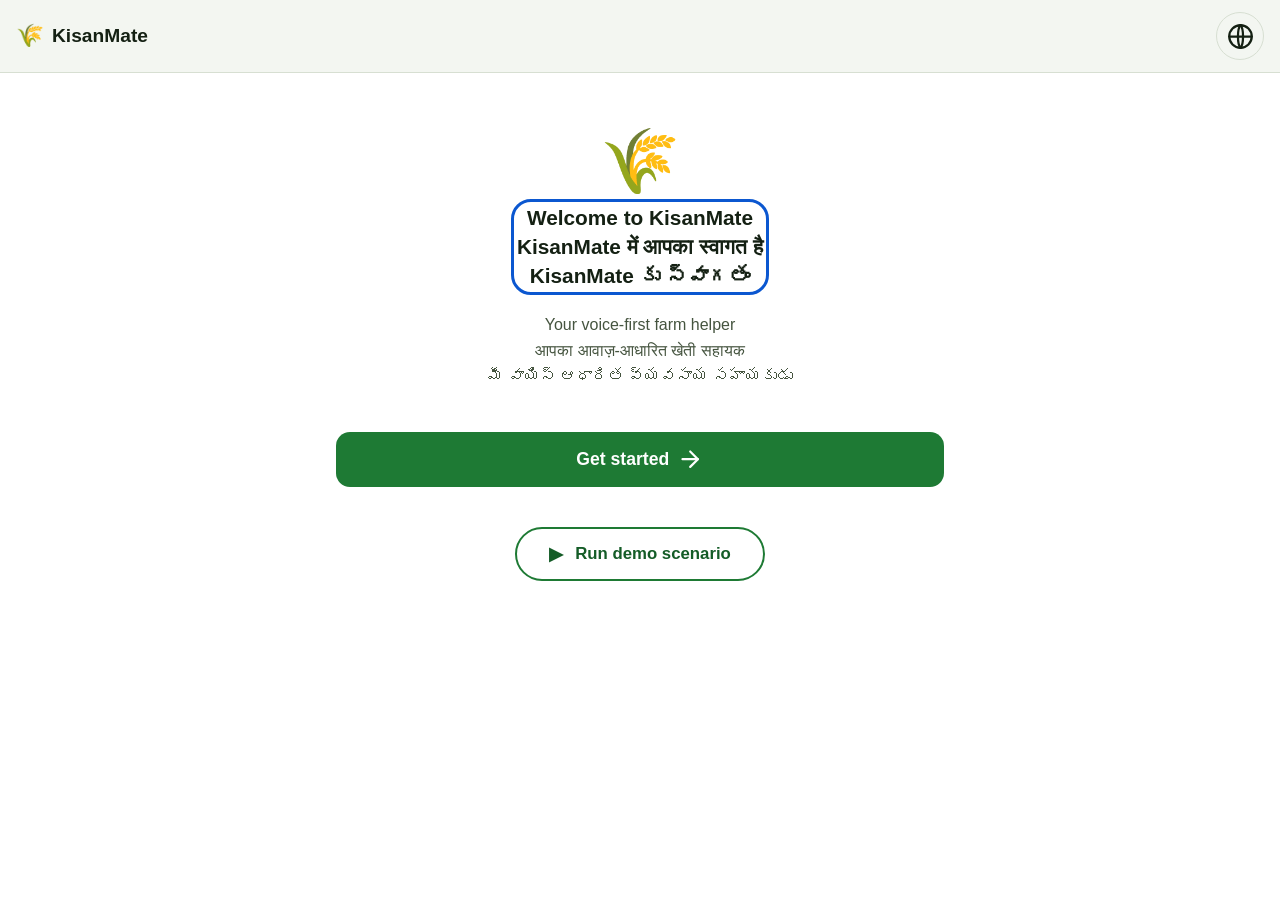
==== commit 3bf64e79: "round 2 step E - location selection fixed" ====
--- a/static/index.html
+++ b/static/index.html
@@ -224,8 +224,13 @@
         <span data-i18n="useMyLocation">Use my location</span>
       </button>
       <p id="setup-location-status" class="location-status" aria-live="polite"></p>
-      <label class="field-label" for="setup-district-select" data-i18n="districtLabel">Or choose your district</label>
-      <select id="setup-district-select" class="text-input"></select>
+      <label class="field-label" for="setup-place-input" data-i18n="districtLabel">Or type your village / town / district</label>
+      <div class="place-search">
+        <input id="setup-place-input" class="text-input" type="text" autocomplete="off"
+               role="combobox" aria-autocomplete="list" aria-expanded="false" aria-controls="setup-place-suggestions"
+               data-i18n-placeholder="districtPlaceholder" placeholder="Type a place, e.g. Kanpur">
+        <ul id="setup-place-suggestions" class="place-suggestions" role="listbox" hidden></ul>
+      </div>
       <button type="button" id="setup-location-next" class="btn btn-secondary btn-block setup-next" data-i18n="next">Next</button>
     </div>
 
@@ -274,8 +279,13 @@
           <span data-i18n="useMyLocation">Use my location</span>
         </button>
         <p id="profile-location-status" class="location-status" aria-live="polite"></p>
-        <label class="field-label" for="profile-district-select" data-i18n="districtLabel">District</label>
-        <select id="profile-district-select" class="text-input"></select>
+        <label class="field-label" for="profile-place-input" data-i18n="districtLabel">Or type your village / town / district</label>
+        <div class="place-search">
+          <input id="profile-place-input" class="text-input" type="text" autocomplete="off"
+                 role="combobox" aria-autocomplete="list" aria-expanded="false" aria-controls="profile-place-suggestions"
+                 data-i18n-placeholder="districtPlaceholder" placeholder="Type a place, e.g. Kanpur">
+          <ul id="profile-place-suggestions" class="place-suggestions" role="listbox" hidden></ul>
+        </div>
       </fieldset>
 
       <fieldset class="option-fieldset">
@@ -452,7 +462,7 @@
       </div>
 
       <div id="recommend-result" hidden>
-        <p data-i18n="recommendResultIntro">Here are good crops for your field</p>
+        <p id="recommend-intro" data-i18n="recommendResultIntro">Here are good crops for your field</p>
         <ol id="recommend-list" class="crop-list"></ol>
         <button type="button" id="recommend-start-over-btn" class="btn btn-secondary btn-block">
           <svg class="icon" aria-hidden="true"><use href="#icon-refresh"></use></svg>
--- a/static/css/styles.css
+++ b/static/css/styles.css
@@ -633,6 +633,36 @@
 .location-status { color: var(--text-muted); min-height: 1.5em; }
 .location-status:empty { display: none; }
 
+/* live place-search type-ahead */
+.place-search { position: relative; }
+.place-suggestions {
+  list-style: none;
+  margin: 4px 0 0;
+  padding: 0;
+  position: absolute;
+  left: 0;
+  right: 0;
+  z-index: 20;
+  background: var(--surface);
+  border: 2px solid var(--border);
+  border-radius: var(--radius-md);
+  max-height: 260px;
+  overflow-y: auto;
+  box-shadow: 0 6px 20px rgba(0, 0, 0, 0.15);
+}
+.place-option,
+.place-hint {
+  padding: var(--space-2) var(--space-3);
+  min-height: 48px;
+  display: flex;
+  align-items: center;
+}
+.place-option { cursor: pointer; border-bottom: 1px solid var(--border); }
+.place-option:last-child { border-bottom: none; }
+.place-option:hover,
+.place-option-active { background: var(--surface-alt); }
+.place-hint { color: var(--text-muted); }
+
 .crops-editor { display: flex; flex-direction: column; gap: var(--space-2); }
 .crop-row {
   display: flex;
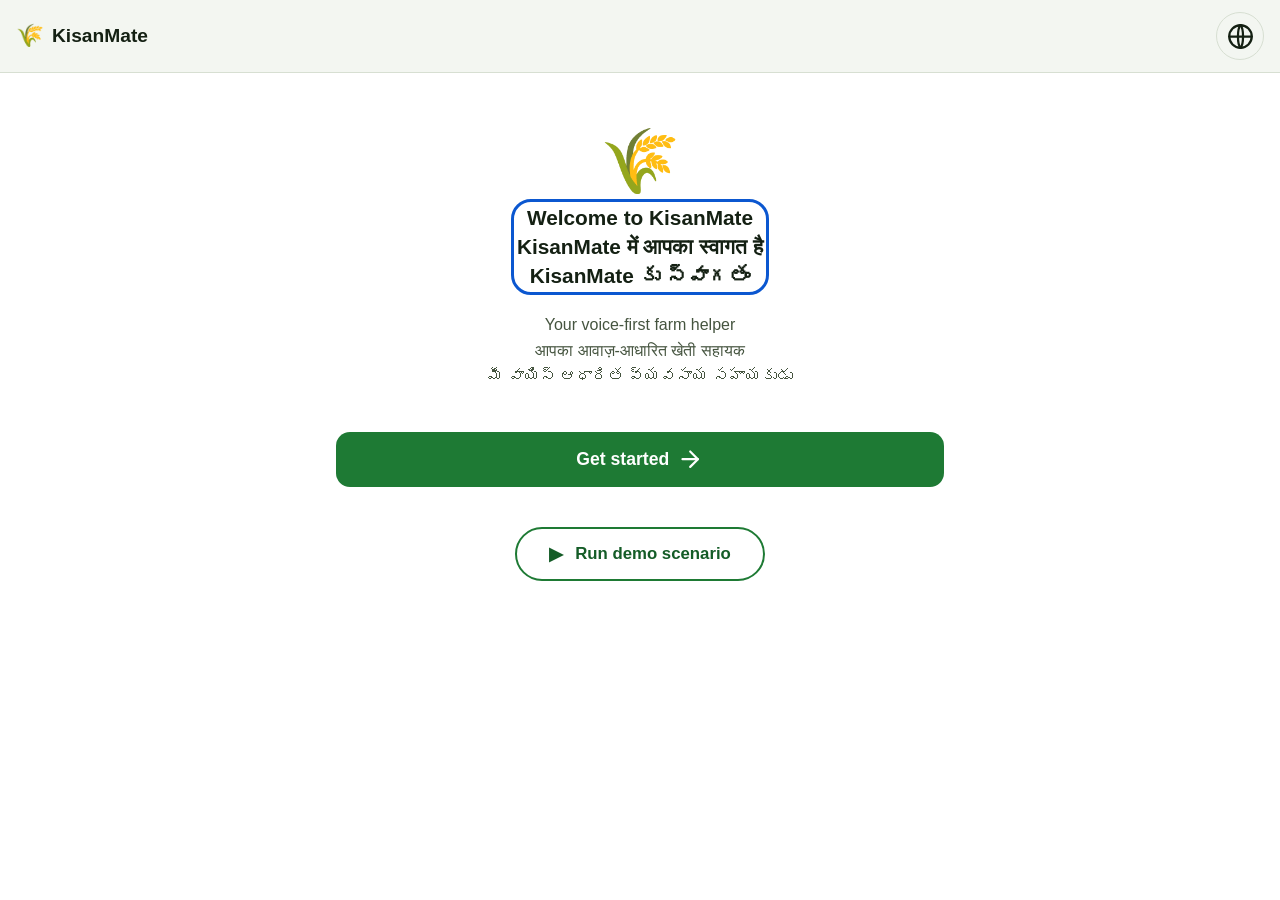
==== commit ba7d9e9a: "round 2 step F" ====
--- a/static/index.html
+++ b/static/index.html
@@ -316,6 +316,15 @@
   <section id="screen-home" hidden aria-labelledby="home-heading">
     <h1 id="home-heading" data-i18n="homeGreeting">Welcome</h1>
     <p class="tagline" data-i18n="tagline">Your farm helper</p>
+
+    <!-- Proactive cycle-based reminders, computed on load from planting dates -->
+    <section id="reminders-card" class="reminders-card" hidden aria-labelledby="reminders-heading">
+      <h2 id="reminders-heading" class="reminders-heading">
+        <span class="reminders-emoji" aria-hidden="true">🔔</span>
+        <span data-i18n="remindersTitle">Reminders for you</span>
+      </h2>
+      <ul id="reminders-list" class="reminders-list"></ul>
+    </section>
 
     <div class="demo-launch-group">
       <button type="button" id="run-demo-btn" class="demo-launch">
--- a/static/css/styles.css
+++ b/static/css/styles.css
@@ -388,6 +388,45 @@
 
 #screen-home { text-align: center; }
 
+/* proactive reminders card (top of home) */
+.reminders-card {
+  text-align: left;
+  background: var(--surface);
+  border: 2px solid var(--border);
+  border-radius: var(--radius-lg);
+  padding: var(--space-3);
+  margin-bottom: var(--space-4);
+}
+.reminders-heading {
+  display: flex;
+  align-items: center;
+  gap: var(--space-1);
+  font-size: 1.15rem;
+  margin: 0 0 var(--space-2);
+}
+.reminders-emoji { font-size: 1.3rem; }
+.reminders-list { list-style: none; margin: 0; padding: 0; }
+.reminder-item {
+  display: flex;
+  align-items: center;
+  gap: var(--space-2);
+  padding: var(--space-2) 0;
+  border-top: 1px solid var(--border);
+}
+.reminder-item:first-child { border-top: none; }
+.reminder-emoji { font-size: 1.5rem; flex-shrink: 0; }
+.reminder-text { flex: 1; }
+.reminder-badge {
+  flex-shrink: 0;
+  font-size: 0.85rem;
+  font-weight: 700;
+  padding: 2px var(--space-1);
+  border-radius: 999px;
+  background: var(--warning-bg);
+  color: var(--warning);
+}
+.reminder-due .reminder-text { font-weight: 700; }
+
 .tagline { color: var(--text-muted); margin-bottom: var(--space-4); }
 
 .mic-wrap { margin-bottom: var(--space-5); }
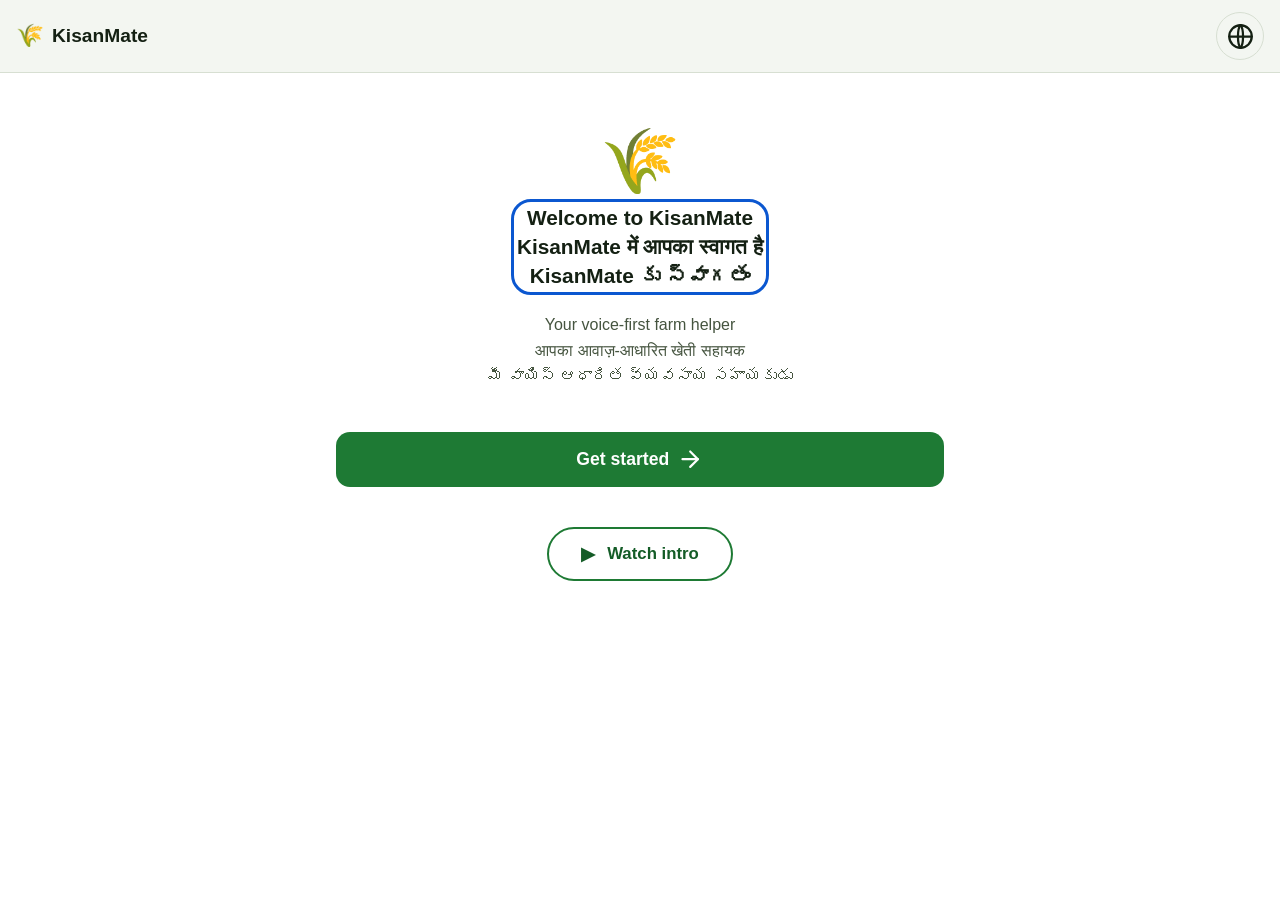
==== commit 88b57ac4: "Crop Advisor enhanced to full Assistant" ====
--- a/static/index.html
+++ b/static/index.html
@@ -141,9 +141,9 @@
       <span data-i18n="getStarted">Get started</span>
       <svg class="icon" aria-hidden="true"><use href="#icon-arrow-right"></use></svg>
     </button>
-    <button type="button" id="run-demo-btn-welcome" class="demo-launch demo-launch-secondary">
+    <button type="button" id="watch-intro-btn-welcome" class="demo-launch demo-launch-secondary">
       <span class="demo-launch-icon" aria-hidden="true">▶</span>
-      <span data-i18n="runDemo">Run demo scenario</span>
+      <span data-i18n="watchIntro">Watch intro</span>
     </button>
   </section>
 
@@ -190,6 +190,10 @@
       <button type="submit" id="send-otp-btn" class="btn btn-primary btn-block" data-i18n="sendCode">Send code</button>
     </form>
     <button type="button" id="phone-back-btn" class="btn btn-secondary btn-block" data-i18n="back">Back</button>
+    <div class="login-links">
+      <button type="button" id="watch-intro-btn" class="link-btn" data-i18n="watchIntro">Watch intro</button>
+      <a href="/admin" class="link-btn" data-i18n="officerSignIn">RSK officer sign-in</a>
+    </div>
   </section>
 
   <!-- Screen 1c: OTP entry -->
@@ -310,12 +314,23 @@
       <svg class="icon" aria-hidden="true"><use href="#icon-logout"></use></svg>
       <span data-i18n="signOut">Sign out</span>
     </button>
+
+    <div class="profile-demo">
+      <h2 class="profile-demo-title" data-i18n="demoSectionTitle">Demo</h2>
+      <div class="demo-launch-group">
+        <button type="button" id="watch-intro-btn-profile" class="demo-launch">
+          <span class="demo-launch-icon" aria-hidden="true">▶</span>
+          <span data-i18n="watchIntro">Watch intro</span>
+        </button>
+        <button type="button" id="reset-demo-btn" class="demo-reset" data-i18n="resetDemo">Reset demo data</button>
+      </div>
+    </div>
   </section>
 
   <!-- Screen 2: home -->
   <section id="screen-home" hidden aria-labelledby="home-heading">
     <h1 id="home-heading" data-i18n="homeGreeting">Welcome</h1>
-    <p class="tagline" data-i18n="tagline">Your farm helper</p>
+    <p class="tagline" data-i18n="assistantWelcome">🙏 Namaste — how can I help you today?</p>
 
     <!-- Proactive cycle-based reminders, computed on load from planting dates -->
     <section id="reminders-card" class="reminders-card" hidden aria-labelledby="reminders-heading">
@@ -326,14 +341,6 @@
       <ul id="reminders-list" class="reminders-list"></ul>
     </section>
 
-    <div class="demo-launch-group">
-      <button type="button" id="run-demo-btn" class="demo-launch">
-        <span class="demo-launch-icon" aria-hidden="true">▶</span>
-        <span data-i18n="runDemo">Run demo scenario</span>
-      </button>
-      <button type="button" id="reset-demo-btn" class="demo-reset" data-i18n="resetDemo">Reset demo data</button>
-    </div>
-
     <div class="mic-wrap">
       <button type="button" id="mic-btn" class="mic-btn" aria-pressed="false" aria-labelledby="mic-status-text">
         <svg class="icon icon-lg" aria-hidden="true"><use href="#icon-mic"></use></svg>
@@ -342,17 +349,44 @@
       <p id="mic-hint" class="mic-hint" aria-live="polite"></p>
     </div>
 
+    <form id="assistant-text-form" class="recommend-text-form" novalidate>
+      <label class="field-label" for="assistant-text-input" data-i18n="orTypeQuestion">Or type your question</label>
+      <input type="text" id="assistant-text-input" class="text-input" autocomplete="off"
+             data-i18n-placeholder="assistantQuestionPlaceholder" placeholder="e.g. what should I grow after tomatoes?">
+      <button type="submit" id="assistant-ask-btn" class="btn btn-primary btn-block" data-i18n="askBtn">Ask</button>
+    </form>
+
+    <div id="assistant-chips" class="assistant-chips">
+      <button type="button" class="example-chip" data-chip="chipGrow" data-i18n="chipGrow">What should I grow?</button>
+      <button type="button" class="example-chip" data-chip="chipMandi" data-i18n="chipMandi">Today's tomato price</button>
+      <button type="button" class="example-chip" data-chip="chipFertilizer" data-i18n="chipFertilizer">Which fertiliser for my crop?</button>
+      <button type="button" class="example-chip" data-chip="chipWeather" data-i18n="chipWeather">Will it rain this week?</button>
+    </div>
+
+    <div id="assistant-thinking" hidden class="thinking-state">
+      <svg class="icon icon-lg spinner-icon" aria-hidden="true"><use href="#icon-spinner"></use></svg>
+      <p data-i18n="thinking">Thinking...</p>
+    </div>
+
+    <div id="assistant-answer" hidden class="result-card" aria-live="polite">
+      <p id="assistant-question" class="recommend-question" hidden></p>
+      <p id="assistant-answer-text"></p>
+      <ul id="assistant-citations" class="assistant-citations" hidden></ul>
+      <div class="result-actions">
+        <button type="button" id="assistant-play-btn" class="btn btn-secondary">
+          <svg class="icon" aria-hidden="true"><use href="#icon-speaker"></use></svg>
+          <span data-i18n="playAudio">Play</span>
+        </button>
+        <button type="button" id="assistant-ask-again-btn" class="btn btn-secondary" data-i18n="askAgain">Ask again</button>
+      </div>
+    </div>
+
     <div class="home-actions">
       <button type="button" id="go-diagnose-btn" class="action-card">
         <svg class="icon icon-md" aria-hidden="true"><use href="#icon-camera"></use></svg>
         <span class="action-card-title" data-i18n="diagnoseCardTitle">Diagnose my crop</span>
         <span class="action-card-sub" data-i18n="diagnoseCardSub">Take a photo of your plant</span>
       </button>
-      <button type="button" id="go-recommend-btn" class="action-card">
-        <svg class="icon icon-md" aria-hidden="true"><use href="#icon-sprout"></use></svg>
-        <span class="action-card-title" data-i18n="recommendCardTitle">What should I grow?</span>
-        <span class="action-card-sub" data-i18n="recommendCardSub">Get crop suggestions</span>
-      </button>
     </div>
   </section>
 
@@ -364,13 +398,30 @@
       <div id="diagnose-capture">
         <p data-i18n="diagnoseInstruction">Take or choose a clear photo of the leaf</p>
 
-        <div class="file-btn-wrap">
+        <div id="capture-choices" class="capture-choices">
+          <button type="button" id="open-camera-btn" class="file-btn">
+            <svg class="icon" aria-hidden="true"><use href="#icon-camera"></use></svg>
+            <span data-i18n="takePhoto">Take photo</span>
+          </button>
           <input type="file" id="photo-input" accept="image/*" class="visually-hidden-input">
           <label for="photo-input" class="file-btn">
-            <svg class="icon" aria-hidden="true"><use href="#icon-camera"></use></svg>
-            <span data-i18n="addPhoto">Add Photo</span>
+            <svg class="icon" aria-hidden="true"><use href="#icon-sprout"></use></svg>
+            <span data-i18n="uploadPhoto">Upload</span>
           </label>
         </div>
+
+        <div id="camera-view" class="camera-view" hidden>
+          <video id="camera-video" class="camera-video" autoplay playsinline muted
+                 data-i18n-aria="cameraLivePreview" aria-label="Live camera preview"></video>
+          <div class="camera-actions">
+            <button type="button" id="capture-photo-btn" class="btn btn-primary">
+              <svg class="icon" aria-hidden="true"><use href="#icon-camera"></use></svg>
+              <span data-i18n="capturePhoto">Capture</span>
+            </button>
+            <button type="button" id="cancel-camera-btn" class="btn btn-secondary" data-i18n="cancel">Cancel</button>
+          </div>
+        </div>
+        <canvas id="camera-canvas" hidden></canvas>
 
         <div id="photo-preview-wrap" hidden>
           <img id="photo-preview" alt="" data-i18n-alt="photoPreviewAlt" class="photo-preview">
@@ -399,7 +450,23 @@
           <span id="confidence-word" class="confidence-word"></span>
         </div>
 
-        <div class="advice-block">
+        <!-- Structured explanation: what / why / what-to-do, rendered cleanly -->
+        <div id="result-explanation">
+          <div class="explain-block" id="explain-what-block">
+            <span class="explain-label" data-i18n="explainWhat">What this is</span>
+            <p id="explain-what"></p>
+          </div>
+          <div class="explain-block" id="explain-why-block">
+            <span class="explain-label" data-i18n="explainWhy">Why</span>
+            <p id="explain-why"></p>
+          </div>
+          <div class="explain-block" id="explain-todo-block">
+            <span class="explain-label" data-i18n="explainWhatToDo">What to do</span>
+            <p id="explain-todo"></p>
+          </div>
+        </div>
+        <!-- Fallback single-paragraph advice (used when no structured explanation) -->
+        <div class="advice-block" id="advice-block-fallback" hidden>
           <span class="advice-label" data-i18n="adviceLabel">What to do</span>
           <p id="result-message"></p>
         </div>
@@ -432,65 +499,7 @@
     </div>
   </section>
 
-  <!-- Screen 4: recommend -->
-  <section id="screen-recommend" hidden aria-labelledby="recommend-heading">
-    <h1 id="recommend-heading" data-i18n="recommendCardTitle">What should I grow?</h1>
-
-    <div id="recommend-body" aria-live="polite">
-      <form id="recommend-form" novalidate>
-        <p data-i18n="recommendInstruction">Tell us about your field</p>
-
-        <fieldset class="option-fieldset">
-          <legend data-i18n="soilLabel">Soil type</legend>
-          <div id="soil-options" class="chip-group"></div>
-        </fieldset>
-
-        <fieldset class="option-fieldset">
-          <legend data-i18n="zoneLabel">Your area</legend>
-          <div id="zone-options" class="chip-group"></div>
-        </fieldset>
-
-        <fieldset class="option-fieldset">
-          <legend data-i18n="rainfallLabel">Rainfall</legend>
-          <div id="rainfall-options" class="chip-group"></div>
-        </fieldset>
-
-        <fieldset class="option-fieldset">
-          <legend data-i18n="groundwaterLabel">Water depth</legend>
-          <div id="groundwater-options" class="chip-group"></div>
-        </fieldset>
-
-        <p id="recommend-hint" class="hint-text"></p>
-        <button type="submit" id="show-recommend-btn" class="btn btn-primary btn-block" data-i18n="showRecommendations">Show suggestions</button>
-      </form>
-
-      <div id="recommend-thinking" hidden class="thinking-state">
-        <svg class="icon icon-lg spinner-icon" aria-hidden="true"><use href="#icon-spinner"></use></svg>
-        <p data-i18n="thinking">Thinking...</p>
-        <p class="text-muted" data-i18n="thinkingSub">This can take a few seconds</p>
-      </div>
-
-      <div id="recommend-result" hidden>
-        <p id="recommend-intro" data-i18n="recommendResultIntro">Here are good crops for your field</p>
-        <ol id="recommend-list" class="crop-list"></ol>
-        <button type="button" id="recommend-start-over-btn" class="btn btn-secondary btn-block">
-          <svg class="icon" aria-hidden="true"><use href="#icon-refresh"></use></svg>
-          <span data-i18n="startOver">Start over</span>
-        </button>
-      </div>
-
-      <div id="recommend-error" hidden class="error-state">
-        <svg class="icon icon-lg" aria-hidden="true"><use href="#icon-alert-triangle"></use></svg>
-        <p id="recommend-error-msg"></p>
-        <button type="button" id="recommend-retry-btn" class="btn btn-primary">
-          <svg class="icon" aria-hidden="true"><use href="#icon-refresh"></use></svg>
-          <span data-i18n="retry">Try again</span>
-        </button>
-      </div>
-    </div>
-  </section>
-
-  <!-- Screen 5: alerts -->
+  <!-- Screen 4: alerts -->
   <section id="screen-alerts" hidden aria-labelledby="alerts-heading">
     <h1 id="alerts-heading" data-i18n="alertsTitle">Your Alerts</h1>
 
@@ -517,6 +526,35 @@
       </div>
     </div>
   </section>
+
+  <!-- Screen 5: my reports (past diagnoses + any RSK officer verdict) -->
+  <section id="screen-reports" hidden aria-labelledby="reports-heading">
+    <h1 id="reports-heading" data-i18n="reportsTitle">Your Reports</h1>
+
+    <div id="reports-body" aria-live="polite">
+      <div id="reports-loading" class="thinking-state">
+        <svg class="icon icon-lg spinner-icon" aria-hidden="true"><use href="#icon-spinner"></use></svg>
+        <p data-i18n="loading">Loading...</p>
+      </div>
+
+      <ul id="reports-list" class="alerts-list" hidden></ul>
+
+      <div id="reports-empty" hidden class="empty-state">
+        <svg class="icon icon-lg" aria-hidden="true"><use href="#icon-check-circle"></use></svg>
+        <p data-i18n="reportsEmpty">You haven't diagnosed a crop yet.</p>
+      </div>
+
+      <div id="reports-error" hidden class="error-state">
+        <svg class="icon icon-lg" aria-hidden="true"><use href="#icon-alert-triangle"></use></svg>
+        <p id="reports-error-msg"></p>
+        <button type="button" id="reports-retry-btn" class="btn btn-primary">
+          <svg class="icon" aria-hidden="true"><use href="#icon-refresh"></use></svg>
+          <span data-i18n="retry">Try again</span>
+        </button>
+      </div>
+    </div>
+  </section>
+
 </main>
 
 <nav class="bottom-nav" id="bottom-nav" aria-label="Main" hidden>
@@ -528,9 +566,9 @@
     <svg class="icon" aria-hidden="true"><use href="#icon-camera"></use></svg>
     <span data-i18n="navDiagnose">Diagnose</span>
   </button>
-  <button type="button" class="nav-btn" data-target="recommend">
-    <svg class="icon" aria-hidden="true"><use href="#icon-sprout"></use></svg>
-    <span data-i18n="navGrow">Grow</span>
+  <button type="button" class="nav-btn" data-target="reports">
+    <svg class="icon" aria-hidden="true"><use href="#icon-check-circle"></use></svg>
+    <span data-i18n="navReports">Reports</span>
   </button>
   <button type="button" class="nav-btn" data-target="alerts">
     <svg class="icon" aria-hidden="true"><use href="#icon-bell"></use></svg>
@@ -538,19 +576,24 @@
   </button>
 </nav>
 
-<div id="demo-overlay" class="demo-overlay" hidden role="region" aria-label="Guided demo">
-  <div class="demo-bar">
-    <div class="demo-progress" aria-hidden="true"><span id="demo-progress-fill" class="demo-progress-fill"></span></div>
-    <p id="demo-step" class="demo-step"></p>
-    <p id="demo-caption" class="demo-caption" tabindex="-1" aria-live="polite"></p>
-    <div class="demo-controls">
-      <button type="button" id="demo-replay-btn" class="btn btn-secondary" hidden>
-        <svg class="icon" aria-hidden="true"><use href="#icon-refresh"></use></svg>
-        <span data-i18n="demoReplay">Replay</span>
-      </button>
-      <button type="button" id="demo-next-btn" class="btn btn-secondary" data-i18n="demoNext">Next</button>
-      <button type="button" id="demo-exit-btn" class="btn btn-primary" data-i18n="demoExit">Exit demo</button>
-    </div>
+<!-- Cinematic intro: scripted, pre-staged scenes (no live AI), auto-advancing -->
+<div id="intro-overlay" class="intro-overlay" hidden role="region" aria-label="KisanMate intro">
+  <button type="button" id="intro-skip-btn" class="intro-skip" data-i18n="skipIntro">Skip intro</button>
+  <div id="intro-stage" class="intro-stage" aria-hidden="true"></div>
+  <div class="intro-caption-bar">
+    <div class="intro-progress" aria-hidden="true"><span id="intro-progress-fill"></span></div>
+    <p id="intro-caption" class="intro-caption" aria-live="polite"></p>
+  </div>
+</div>
+
+<!-- One-time popup: an RSK officer has reviewed the farmer's case -->
+<div id="verdict-modal" class="verdict-modal" hidden role="dialog" aria-modal="true" aria-labelledby="verdict-modal-title">
+  <div class="verdict-modal-card">
+    <svg class="icon icon-lg verdict-modal-icon" aria-hidden="true"><use href="#icon-check-circle"></use></svg>
+    <h2 id="verdict-modal-title" class="verdict-modal-title" data-i18n="verdictModalTitle">An officer reviewed your crop</h2>
+    <p id="verdict-modal-body" class="verdict-modal-body"></p>
+    <button type="button" id="verdict-modal-view-btn" class="btn btn-primary btn-block" data-i18n="verdictModalView">See details</button>
+    <button type="button" id="verdict-modal-dismiss-btn" class="btn btn-secondary btn-block" data-i18n="verdictModalDismiss">Close</button>
   </div>
 </div>
 
--- a/static/css/styles.css
+++ b/static/css/styles.css
@@ -463,12 +463,15 @@
 .home-actions {
   display: grid;
   gap: var(--space-3);
+  justify-content: center;
 }
 .action-card {
   display: flex;
   flex-direction: column;
   align-items: center;
   gap: var(--space-1);
+  width: 100%;
+  max-width: 320px;
   min-height: 120px;
   padding: var(--space-4);
   background: var(--surface);
@@ -516,6 +519,28 @@
   cursor: pointer;
 }
 
+/* Take photo / Upload side by side */
+.capture-choices {
+  display: grid;
+  grid-template-columns: 1fr 1fr;
+  gap: var(--space-2);
+  margin-bottom: var(--space-3);
+}
+.capture-choices .file-btn { margin: 0; }
+
+/* Live camera preview */
+.camera-view { margin-bottom: var(--space-3); }
+.camera-video {
+  display: block;
+  width: 100%;
+  max-height: 320px;
+  background: #000;
+  border-radius: var(--radius-md);
+  margin-bottom: var(--space-2);
+}
+.camera-actions { display: flex; gap: var(--space-2); }
+.camera-actions .btn { flex: 1; }
+
 .photo-preview {
   display: block;
   width: 100%;
@@ -579,6 +604,24 @@
 }
 .advice-label { display: block; font-weight: 700; margin-bottom: var(--space-1); }
 .advice-block p { margin: 0; }
+
+/* Structured explanation: what / why / what-to-do as distinct blocks */
+#result-explanation { margin-bottom: var(--space-3); }
+.explain-block {
+  background: var(--surface-alt);
+  border-radius: var(--radius-md);
+  padding: var(--space-2) var(--space-3);
+  margin-bottom: var(--space-2);
+}
+.explain-block:last-child { margin-bottom: 0; }
+.explain-label {
+  display: block;
+  font-weight: 700;
+  font-size: 0.95rem;
+  color: var(--primary-strong);
+  margin-bottom: 2px;
+}
+.explain-block p { margin: 0; }
 
 .result-actions {
   display: flex;
@@ -753,6 +796,40 @@
 .crop-name { font-size: 1.25rem; font-weight: 700; }
 .crop-reason { color: var(--text-muted); margin: var(--space-2) 0 0; }
 
+/* ---------- home assistant: voice-first conversation -------------------------- */
+
+.recommend-text-form { margin-top: var(--space-4); text-align: left; }
+.recommend-text-form .field-label { text-align: left; }
+.recommend-question { text-align: left; color: var(--text-muted); font-style: italic; margin-bottom: var(--space-3); }
+
+.assistant-chips {
+  display: flex;
+  flex-wrap: wrap;
+  gap: var(--space-2);
+  justify-content: center;
+  margin: var(--space-4) 0;
+}
+.example-chip {
+  min-height: 44px;
+  padding: var(--space-1) var(--space-3);
+  border: 2px solid var(--border);
+  border-radius: 999px;
+  background: var(--surface);
+  cursor: pointer;
+  font-size: 0.95rem;
+}
+.example-chip:hover, .example-chip:focus-visible { border-color: var(--primary); }
+
+.assistant-citations {
+  list-style: none;
+  margin: var(--space-3) 0 0;
+  padding: 0;
+  text-align: left;
+  font-size: 0.9rem;
+}
+.assistant-citations li { margin-bottom: var(--space-1); }
+.assistant-citations a { color: var(--primary); }
+
 /* ---------- alerts -------------------------------------------------------------- */
 
 .alerts-list {
@@ -795,6 +872,10 @@
 .alert-tier-alert { border-left-color: var(--alert); }
 .alert-tier-alert .alert-card-icon { color: var(--alert); }
 .tier-badge-alert { background: var(--alert-bg); color: var(--alert); }
+
+.alert-tier-confirmed { border-left-color: var(--primary-strong); }
+.alert-tier-confirmed .alert-card-icon { color: var(--primary-strong); }
+.tier-badge-confirmed { background: var(--surface-alt); color: var(--primary-strong); }
 
 /* ---------- toast ---------------------------------------------------------------- */
 
@@ -816,7 +897,7 @@
   max-width: 100%;
 }
 
-/* ---------- guided demo ----------------------------------------------------------- */
+/* ---------- demo launch buttons ---------------------------------------------------- */
 
 .demo-launch {
   display: inline-flex;
@@ -871,67 +952,187 @@
 }
 .demo-launch-secondary:hover { background: var(--surface-alt); }
 
-/* While the demo runs, give content room to scroll clear of the bottom overlay. */
-body.demo-running { padding-bottom: 300px; }
-
-.demo-overlay {
+/* ---------- verdict popup (officer reviewed your case) --------------------------- */
+
+.verdict-modal {
   position: fixed;
-  left: 0;
-  right: 0;
-  bottom: 0;
-  z-index: 40;
-  padding: env(safe-area-inset-top) 0 env(safe-area-inset-bottom);
-}
-.demo-bar {
-  max-width: 640px;
-  margin: 0 auto;
-  background: var(--text);
-  color: var(--bg);
-  border-radius: var(--radius-lg) var(--radius-lg) 0 0;
-  padding: var(--space-3) var(--space-3) var(--space-4);
-  box-shadow: 0 -6px 24px rgba(0, 0, 0, 0.28);
-}
-.demo-progress {
-  height: 6px;
-  border-radius: 999px;
-  background: rgba(127, 127, 127, 0.4);
-  overflow: hidden;
-  margin-bottom: var(--space-2);
-}
-.demo-progress-fill {
-  display: block;
-  height: 100%;
-  width: 0;
-  background: var(--primary);
-  border-radius: 999px;
-}
-@media (prefers-reduced-motion: no-preference) {
-  .demo-progress-fill { transition: width 0.4s ease; }
-}
-.demo-step {
-  margin: 0 0 var(--space-1);
-  font-size: 0.95rem;
-  font-weight: 700;
-  opacity: 0.85;
-}
-.demo-caption {
-  margin: 0 0 var(--space-3);
-  font-size: 1.15rem;
-  line-height: 1.45;
-}
-.demo-caption:focus-visible { outline: 3px solid var(--focus-ring); outline-offset: 3px; }
-.demo-controls {
-  display: flex;
-  gap: var(--space-2);
-  justify-content: flex-end;
-  flex-wrap: wrap;
-}
+  inset: 0;
+  z-index: 50;
+  display: flex;
+  align-items: center;
+  justify-content: center;
+  padding: var(--space-4);
+  background: rgba(0, 0, 0, 0.5);
+}
+.verdict-modal-card {
+  width: 100%;
+  max-width: 420px;
+  background: var(--surface);
+  border-radius: var(--radius-lg);
+  padding: var(--space-4);
+  text-align: center;
+  box-shadow: 0 12px 40px rgba(0, 0, 0, 0.3);
+}
+.verdict-modal-icon { color: var(--primary); }
+.verdict-modal-title { margin: var(--space-2) 0; font-size: 1.35rem; }
+.verdict-modal-body { margin: 0 0 var(--space-4); line-height: 1.5; color: var(--text); }
+.verdict-modal-card .btn + .btn { margin-top: var(--space-2); }
 
 /* ---------- small tablet+ progressive enhancement --------------------------------- */
 
 @media (min-width: 600px) {
-  .home-actions { grid-template-columns: 1fr 1fr; }
   .lang-grid { grid-template-columns: 1fr; max-width: 420px; margin-left: auto; margin-right: auto; }
   .result-actions { justify-content: center; }
   .result-actions .btn { flex: none; min-width: 160px; }
 }
+
+/* ---------- cinematic intro (scripted, pre-staged scenes) ------------------- */
+
+.intro-overlay {
+  position: fixed;
+  inset: 0;
+  z-index: 2000;
+  display: flex;
+  flex-direction: column;
+  background: linear-gradient(160deg, #0b3d2e 0%, #10231b 60%, #0a1712 100%);
+  color: #fff;
+}
+body.intro-running { overflow: hidden; }
+
+.intro-skip {
+  position: absolute;
+  top: calc(var(--space-2) + env(safe-area-inset-top));
+  right: var(--space-3);
+  z-index: 3;
+  min-height: 44px;
+  padding: 0.4rem 1rem;
+  background: rgba(255, 255, 255, 0.16);
+  color: #fff;
+  border: 1px solid rgba(255, 255, 255, 0.5);
+  border-radius: 999px;
+  font-weight: 700;
+  cursor: pointer;
+}
+.intro-skip:hover { background: rgba(255, 255, 255, 0.28); }
+
+.intro-stage {
+  flex: 1;
+  display: flex;
+  align-items: center;
+  justify-content: center;
+  padding: var(--space-4) var(--space-3);
+  min-height: 0;
+}
+
+.intro-caption-bar {
+  padding: var(--space-3) var(--space-4) calc(var(--space-4) + env(safe-area-inset-bottom));
+  background: rgba(0, 0, 0, 0.35);
+}
+.intro-progress { height: 6px; background: rgba(255, 255, 255, 0.2); border-radius: 999px; overflow: hidden; margin-bottom: var(--space-2); }
+.intro-progress > span { display: block; height: 100%; width: 0; background: #6fcf87; transition: width 0.4s ease; }
+.intro-caption { margin: 0; font-size: 1.25rem; font-weight: 700; line-height: 1.4; text-shadow: 0 1px 3px rgba(0,0,0,0.5); }
+
+/* scene enter transition */
+.intro-enter { animation: intro-in 0.5s ease both; }
+@keyframes intro-in { from { opacity: 0; transform: translateY(12px) scale(0.98); } to { opacity: 1; transform: none; } }
+
+/* staged cards reuse the app's surface look */
+.intro-card {
+  width: 100%;
+  max-width: 460px;
+  background: var(--surface);
+  color: var(--text);
+  border: 1px solid var(--border);
+  border-radius: var(--radius-lg);
+  padding: var(--space-4);
+  box-shadow: 0 12px 40px rgba(0, 0, 0, 0.35);
+}
+.intro-profile { display: flex; align-items: center; gap: var(--space-3); margin-bottom: var(--space-3); }
+.intro-avatar { font-size: 2.6rem; }
+.intro-name { font-size: 1.4rem; font-weight: 800; }
+.intro-sub { color: var(--text-muted); }
+.intro-chips { display: flex; flex-wrap: wrap; gap: var(--space-2); }
+.intro-chip { background: var(--surface-alt); border: 1px solid var(--border); border-radius: 999px; padding: 0.35rem 0.8rem; font-weight: 600; }
+
+.intro-photo { display: flex; justify-content: center; margin-bottom: var(--space-3); }
+.intro-leaf { width: 150px; height: 150px; }
+.intro-thinking { text-align: center; }
+
+/* staged officer portal */
+.intro-portal {
+  width: 100%;
+  max-width: 480px;
+  background: var(--surface);
+  color: var(--text);
+  border: 1px solid var(--border);
+  border-radius: var(--radius-lg);
+  overflow: hidden;
+  box-shadow: 0 12px 40px rgba(0, 0, 0, 0.35);
+}
+.intro-portal-head { background: #0b3d2e; color: #fff; font-weight: 700; padding: var(--space-2) var(--space-3); }
+.intro-portal-tabs { display: flex; gap: var(--space-2); padding: var(--space-2) var(--space-3) 0; }
+.intro-tab { font-size: 0.85rem; font-weight: 700; padding: 0.3rem 0.7rem; border-radius: 999px 999px 0 0; background: var(--surface-alt); color: var(--text-muted); }
+.intro-tab-active { background: var(--primary); color: var(--on-primary); }
+.intro-portal-case { position: relative; margin: var(--space-3); padding: var(--space-3); border: 1px solid var(--border); border-radius: var(--radius-md); }
+.intro-portal-row { font-size: 1.05rem; margin-bottom: 0.2rem; }
+.intro-portal-ai { color: var(--text-muted); margin-bottom: var(--space-2); }
+.intro-confirm-btn { background: var(--primary); color: var(--on-primary); border: none; border-radius: var(--radius-md); padding: 0.5rem 0.9rem; font-weight: 700; }
+.intro-confirmed-stamp {
+  position: absolute; top: var(--space-2); right: var(--space-2);
+  background: var(--primary); color: var(--on-primary);
+  font-weight: 800; padding: 0.25rem 0.7rem; border-radius: 999px;
+  opacity: 0; transform: scale(0.7) rotate(-8deg); transition: opacity 0.35s ease, transform 0.35s ease;
+}
+.intro-portal.confirmed .intro-confirmed-stamp { opacity: 1; transform: scale(1) rotate(-8deg); }
+.intro-portal.confirmed .intro-confirm-btn { opacity: 0.5; }
+
+/* staged map / alert view */
+.intro-map {
+  position: relative;
+  width: 100%;
+  max-width: 460px;
+  aspect-ratio: 1 / 1;
+  background: radial-gradient(circle at 50% 58%, #1c3a2c, #0e1f18);
+  border: 1px solid rgba(255,255,255,0.15);
+  border-radius: var(--radius-lg);
+}
+.intro-radius {
+  position: absolute; left: 50%; top: 58%; width: 62%; height: 62%;
+  transform: translate(-50%, -50%);
+  border: 2px dashed rgba(111, 207, 135, 0.7);
+  border-radius: 50%;
+}
+.map-dot { position: absolute; transform: translate(-50%, -50%); display: flex; flex-direction: column; align-items: center; gap: 4px; }
+.map-dot::before { content: ""; width: 18px; height: 18px; border-radius: 50%; background: #cbd5cc; border: 2px solid #fff; }
+.map-dot-source::before { background: #ffd166; width: 22px; height: 22px; }
+.map-dot-alert::before { background: var(--alert, #e5484d); box-shadow: 0 0 0 0 rgba(229,72,77,0.6); animation: map-pulse 1.4s ease-out infinite; }
+.map-dot-safe { opacity: 0.75; }
+.map-label { font-size: 0.8rem; font-weight: 700; color: #fff; white-space: nowrap; text-shadow: 0 1px 3px rgba(0,0,0,0.7); }
+.map-badge { font-size: 0.7rem; font-weight: 800; padding: 1px 7px; border-radius: 999px; }
+.map-badge.alert { background: #e5484d; color: #fff; }
+.map-badge.safe { background: rgba(255,255,255,0.2); color: #eafff1; }
+@keyframes map-pulse { to { box-shadow: 0 0 0 16px rgba(229,72,77,0); } }
+
+.intro-finale { text-align: center; }
+.intro-logo { font-size: 4rem; display: block; }
+.intro-finale-title { font-size: 2rem; font-weight: 800; letter-spacing: 0.02em; }
+
+/* login helper links (watch intro / officer sign-in) */
+.login-links { display: flex; flex-wrap: wrap; gap: var(--space-3); justify-content: center; margin-top: var(--space-3); }
+.link-btn {
+  background: none; border: none; padding: 0.25rem;
+  color: var(--primary-strong); font-weight: 600; font-size: 1rem;
+  text-decoration: underline; cursor: pointer;
+}
+
+@media (prefers-reduced-motion: reduce) {
+  .intro-enter { animation: none; }
+  .intro-progress > span { transition: none; }
+  .intro-confirmed-stamp { transition: none; }
+  .map-dot-alert::before { animation: none; box-shadow: 0 0 0 6px rgba(229,72,77,0.25); }
+}
+.intro-reduced .intro-enter { animation: none; }
+
+/* demo controls relocated into the profile page */
+.profile-demo { margin-top: var(--space-4); border-top: 1px solid var(--border); padding-top: var(--space-3); }
+.profile-demo-title { font-size: 1.1rem; margin-bottom: var(--space-2); }
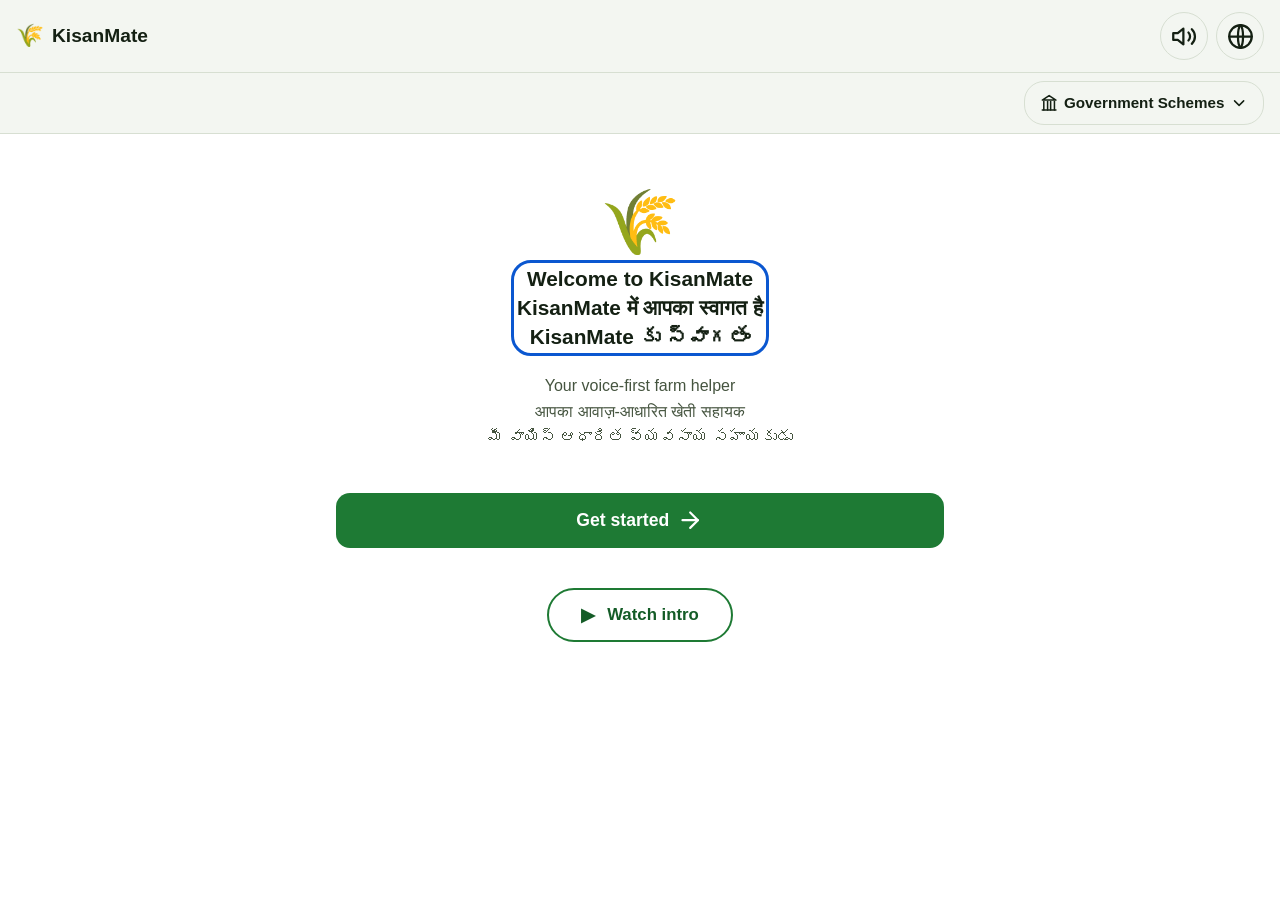
==== commit 42080fab: "TTS fixed" ====
--- a/static/index.html
+++ b/static/index.html
@@ -41,6 +41,11 @@
     <path d="M15.5 8.5a5 5 0 0 1 0 7"/>
     <path d="M18.5 5.5a9 9 0 0 1 0 13"/>
   </symbol>
+  <symbol id="icon-speaker-mute" viewBox="0 0 24 24" fill="none" stroke="currentColor" stroke-width="2" stroke-linecap="round" stroke-linejoin="round">
+    <path d="M11 5 6 9H2v6h4l5 4z"/>
+    <line x1="16" y1="9" x2="22" y2="15"/>
+    <line x1="22" y1="9" x2="16" y2="15"/>
+  </symbol>
   <symbol id="icon-refresh" viewBox="0 0 24 24" fill="none" stroke="currentColor" stroke-width="2" stroke-linecap="round" stroke-linejoin="round">
     <path d="M21 12a9 9 0 1 1-3-6.7"/>
     <polyline points="21 3 21 9 15 9"/>
@@ -103,6 +108,17 @@
   <symbol id="icon-x" viewBox="0 0 24 24" fill="none" stroke="currentColor" stroke-width="2" stroke-linecap="round" stroke-linejoin="round">
     <line x1="18" y1="6" x2="6" y2="18"/>
     <line x1="6" y1="6" x2="18" y2="18"/>
+  </symbol>
+  <symbol id="icon-bank" viewBox="0 0 24 24" fill="none" stroke="currentColor" stroke-width="2" stroke-linecap="round" stroke-linejoin="round">
+    <line x1="3" y1="21" x2="21" y2="21"/>
+    <line x1="5" y1="21" x2="5" y2="10"/>
+    <line x1="10" y1="21" x2="10" y2="10"/>
+    <line x1="14" y1="21" x2="14" y2="10"/>
+    <line x1="19" y1="21" x2="19" y2="10"/>
+    <polygon points="12 2 21 8 3 8"/>
+  </symbol>
+  <symbol id="icon-chevron-down" viewBox="0 0 24 24" fill="none" stroke="currentColor" stroke-width="2" stroke-linecap="round" stroke-linejoin="round">
+    <polyline points="6 9 12 15 18 9"/>
   </symbol>
 </svg>
 
@@ -112,6 +128,9 @@
     <span class="app-header-title" data-i18n="appName">KisanMate</span>
   </div>
   <div class="app-header-actions">
+    <button type="button" id="mute-tts-btn" class="icon-btn" aria-pressed="false" aria-label="Mute voice replies">
+      <svg class="icon" aria-hidden="true"><use id="mute-tts-icon" href="#icon-speaker"></use></svg>
+    </button>
     <button type="button" id="change-language-btn" class="icon-btn" data-i18n-aria="changeLanguage" aria-label="Change language">
       <svg class="icon" aria-hidden="true"><use href="#icon-globe"></use></svg>
     </button>
@@ -120,6 +139,32 @@
     </button>
   </div>
 </header>
+
+<!-- Small, independent navigation dropdown to government farmer schemes. Purely
+     informational (opens official scheme sites in a new tab); does not touch
+     voice/mic state or any screen routing. -->
+<div class="govt-schemes-bar">
+  <div class="govt-schemes-dropdown">
+    <button type="button" id="govt-schemes-btn" class="govt-schemes-btn"
+            aria-haspopup="true" aria-expanded="false" aria-controls="govt-schemes-menu">
+      <svg class="icon" aria-hidden="true"><use href="#icon-bank"></use></svg>
+      <span data-i18n="govtSchemes">Government Schemes</span>
+      <svg class="icon govt-schemes-chevron" aria-hidden="true"><use href="#icon-chevron-down"></use></svg>
+    </button>
+    <ul id="govt-schemes-menu" class="govt-schemes-menu" role="menu" hidden
+        aria-labelledby="govt-schemes-btn" data-i18n-aria="govtSchemesMenuLabel" aria-label="Government schemes menu">
+      <li role="none">
+        <a role="menuitem" class="govt-scheme-link" href="https://pmkisan.gov.in/" target="_blank" rel="noopener noreferrer" data-i18n="govtSchemePmKisan">PM-KISAN (Kisan Nidhi)</a>
+      </li>
+      <li role="none">
+        <a role="menuitem" class="govt-scheme-link" href="https://pmfby.gov.in/" target="_blank" rel="noopener noreferrer" data-i18n="govtSchemePmfby">Crop Insurance (Kisan Beema)</a>
+      </li>
+      <li role="none">
+        <a role="menuitem" class="govt-scheme-link" href="https://soilhealth.dac.gov.in/" target="_blank" rel="noopener noreferrer" data-i18n="govtSchemeSoilHealth">Soil Health Card</a>
+      </li>
+    </ul>
+  </div>
+</div>
 
 <main id="main-content">
   <!-- Screen 0: welcome / landing -->
--- a/static/css/styles.css
+++ b/static/css/styles.css
@@ -193,6 +193,66 @@
   cursor: pointer;
 }
 .icon-btn:hover { background: var(--surface-alt); }
+.icon-btn[aria-pressed="true"] {
+  background: var(--surface-alt);
+  border-color: var(--primary);
+  color: var(--primary);
+}
+
+/* ---------- government schemes dropdown --------------------------------- */
+
+.govt-schemes-bar {
+  display: flex;
+  justify-content: flex-end;
+  padding: var(--space-1) var(--space-3);
+  background: var(--surface);
+  border-bottom: 1px solid var(--border);
+}
+.govt-schemes-dropdown { position: relative; }
+
+.govt-schemes-btn {
+  display: inline-flex;
+  align-items: center;
+  gap: 6px;
+  min-height: 44px;
+  padding: 0.4rem 0.9rem;
+  background: transparent;
+  border: 1px solid var(--border);
+  border-radius: var(--radius-lg);
+  font-size: 0.95rem;
+  font-weight: 600;
+  color: var(--text);
+  cursor: pointer;
+}
+.govt-schemes-btn:hover { background: var(--surface-alt); }
+.govt-schemes-btn .icon { width: 1.2em; height: 1.2em; }
+.govt-schemes-chevron { transition: transform 0.15s ease; }
+.govt-schemes-btn[aria-expanded="true"] .govt-schemes-chevron { transform: rotate(180deg); }
+
+.govt-schemes-menu {
+  list-style: none;
+  margin: 6px 0 0;
+  padding: var(--space-1) 0;
+  position: absolute;
+  right: 0;
+  min-width: 240px;
+  max-width: 80vw;
+  background: var(--surface);
+  border: 2px solid var(--border);
+  border-radius: var(--radius-md);
+  box-shadow: 0 6px 20px rgba(0, 0, 0, 0.15);
+  z-index: 20;
+}
+.govt-scheme-link {
+  display: flex;
+  align-items: center;
+  min-height: 48px;
+  padding: var(--space-2) var(--space-3);
+  color: var(--text);
+  text-decoration: none;
+}
+.govt-scheme-link:hover,
+.govt-scheme-link:focus-visible { background: var(--surface-alt); }
 
 main {
   display: block;
